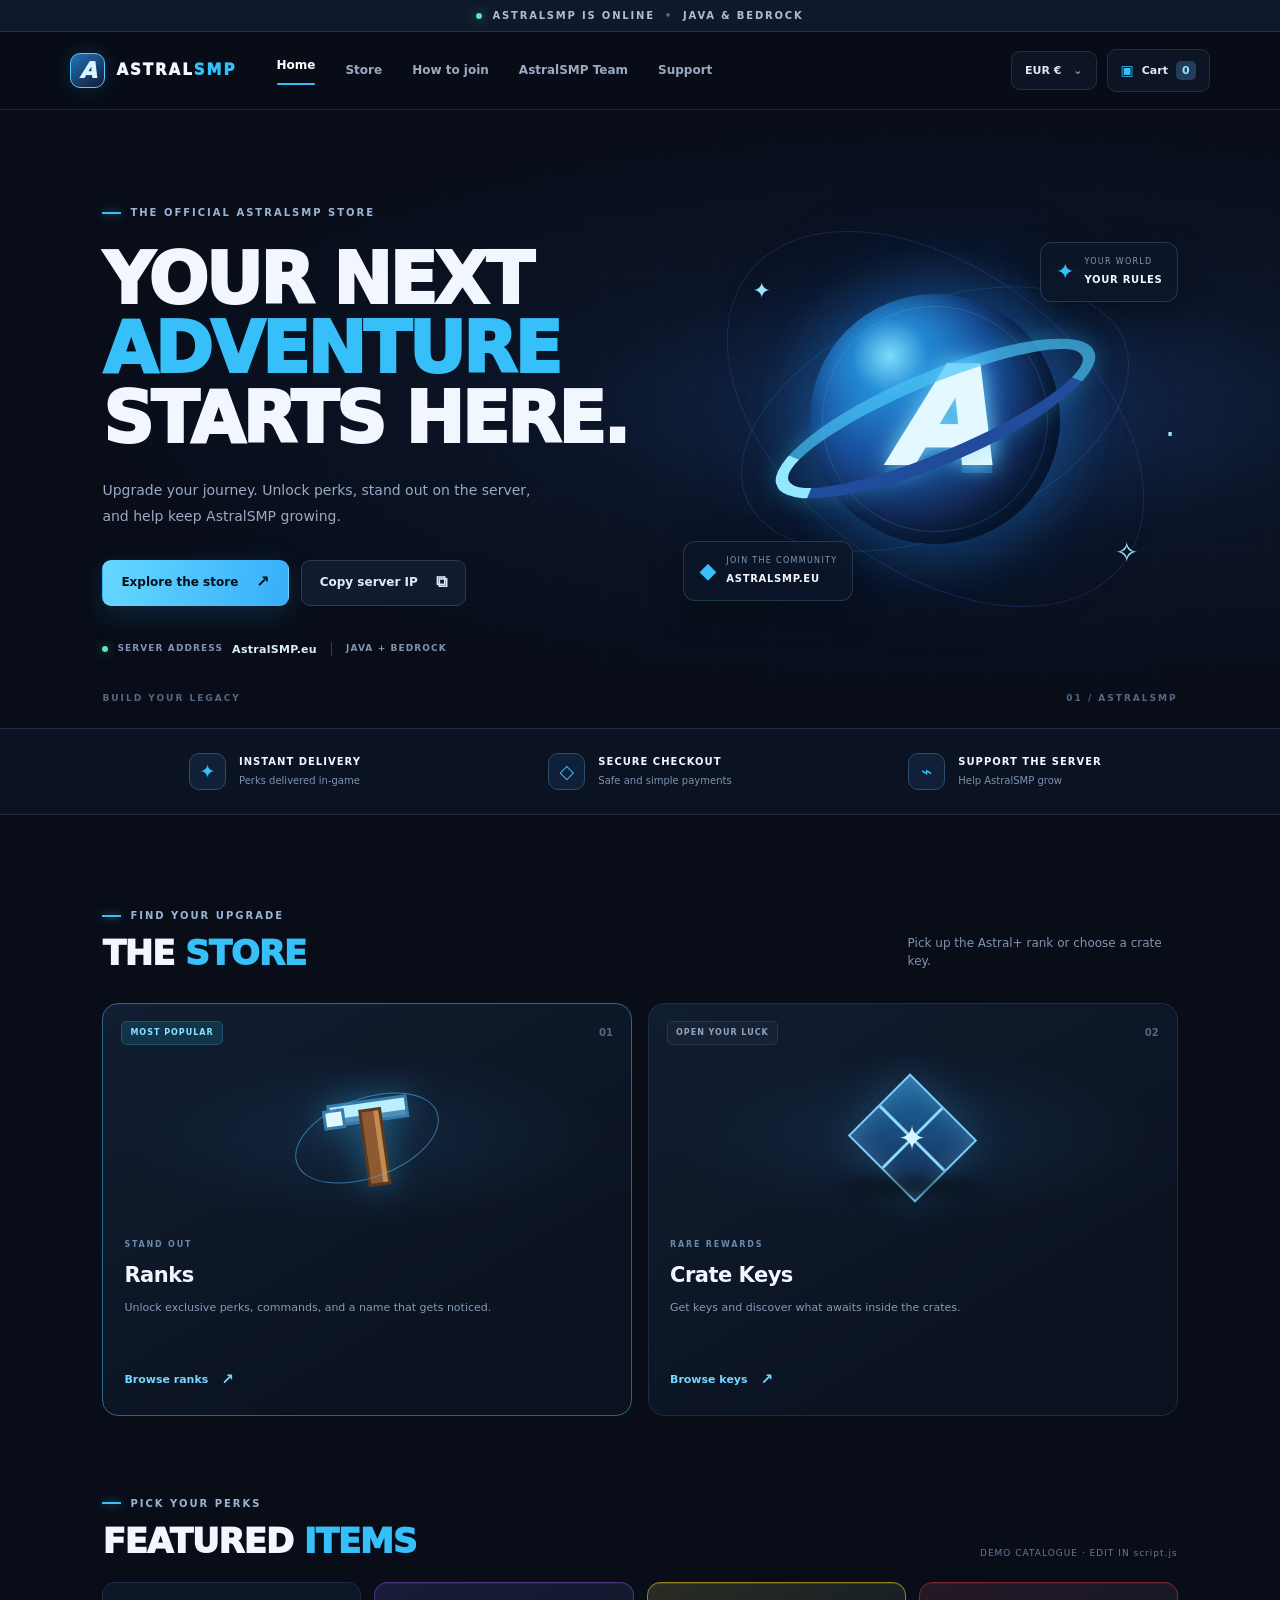
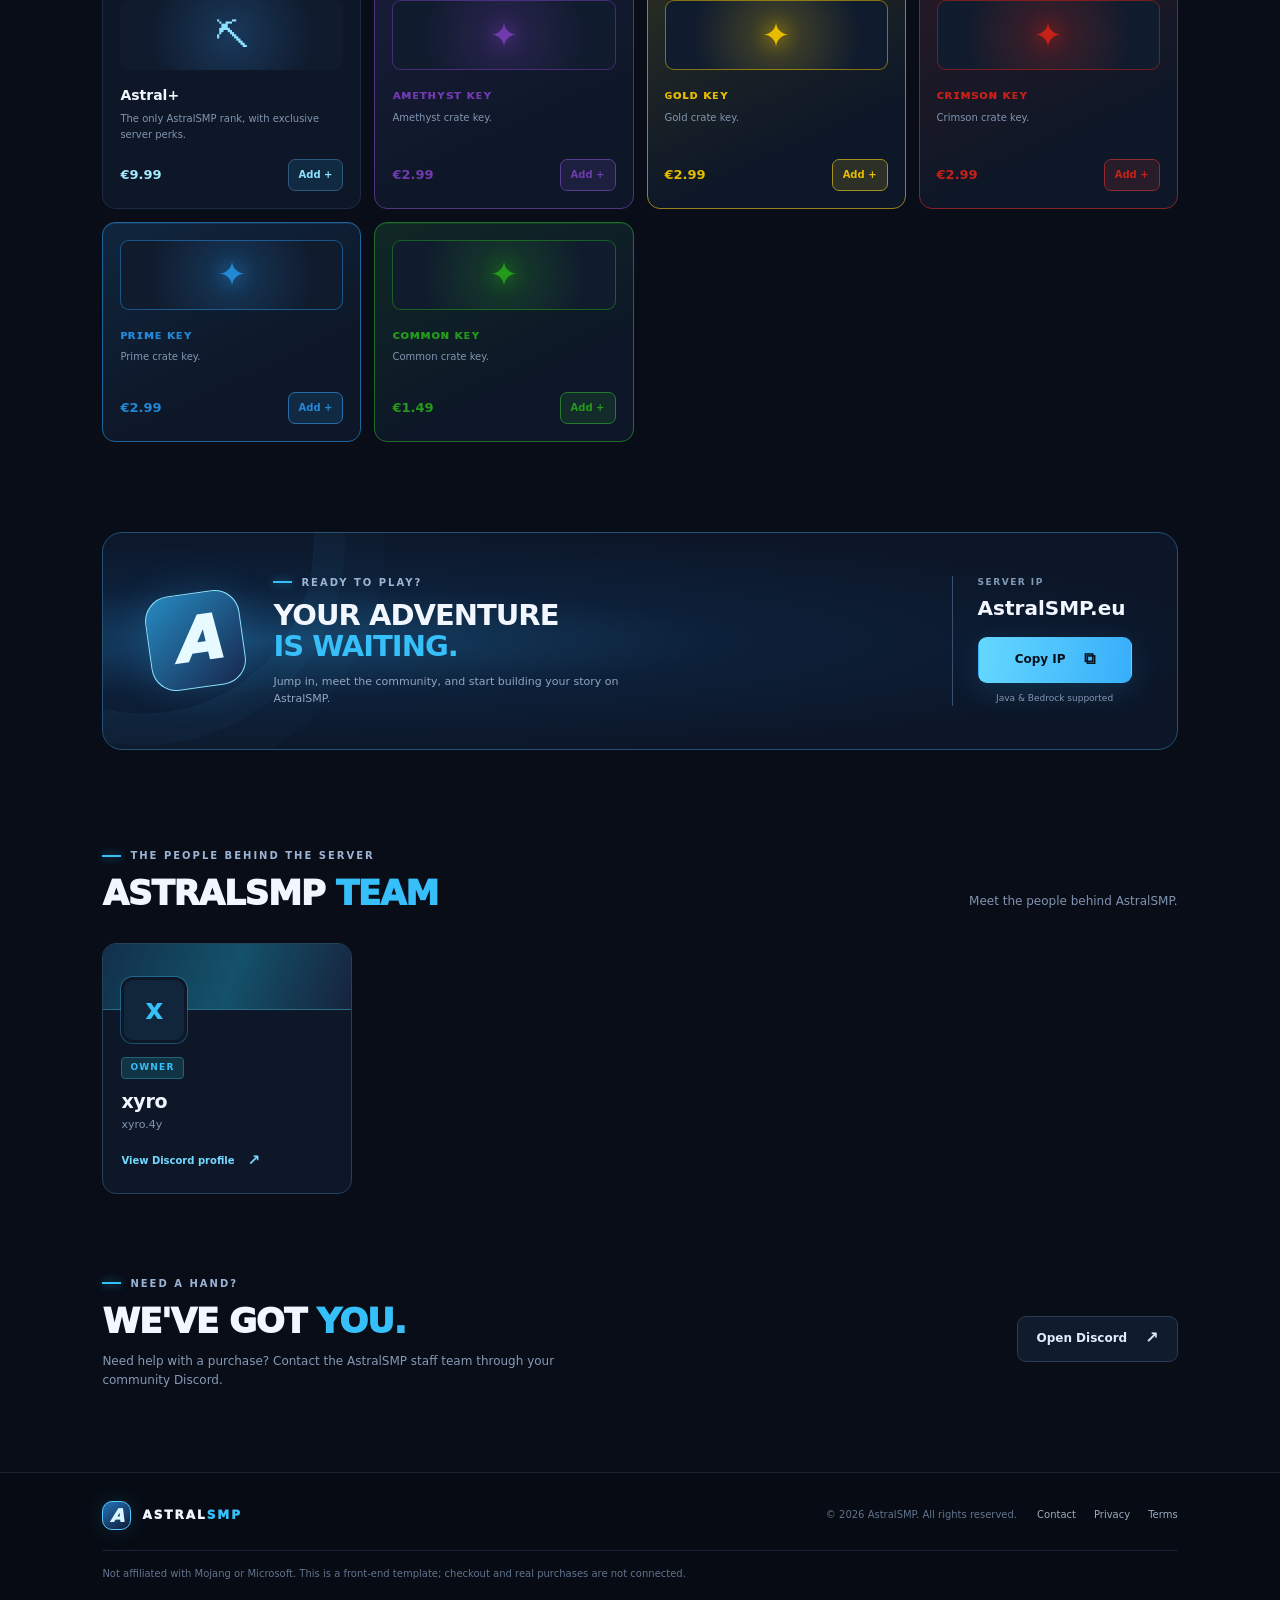
==== index.html @ 47e34f4f "Add files via upload" ====
<!doctype html>
<html lang="en">
<head>
  <meta charset="utf-8">
  <meta name="viewport" content="width=device-width, initial-scale=1">
  <meta name="theme-color" content="#080d18">
  <meta name="description" content="The official AstralSMP store. Support the server and explore ranks, keys, and upgrades.">
  <title>AstralSMP Store</title>
  <link rel="stylesheet" href="style.css">
</head>
<body>
  <div class="announcement"><span class="pulse"></span> ASTRALSMP IS ONLINE <span class="announcement-dot">•</span> JAVA & BEDROCK</div>
  <header class="site-header">
    <a class="brand" href="#home" aria-label="AstralSMP home">
      <span class="brand-mark">A</span>
      <span class="brand-name">ASTRAL<span>SMP</span></span>
    </a>
    <button class="menu-toggle" id="menuToggle" aria-label="Toggle navigation" aria-expanded="false">☰</button>
    <nav class="nav" id="nav">
      <a class="active" href="#home">Home</a>
      <a href="#store">Store</a>
      <a href="#join">How to join</a>
      <a href="#team">AstralSMP Team</a>
      <a href="#help">Support</a>
    </nav>
    <div class="header-actions">
      <button class="currency" id="currencyButton" type="button">EUR € <span>⌄</span></button>
      <button class="cart-button" id="cartButton" type="button"><span class="cart-icon">▣</span> Cart <b id="cartCount">0</b></button>
    </div>
  </header>

  <main>
    <section class="hero" id="home">
      <div class="hero-grid"></div>
      <div class="hero-content">
        <div class="eyebrow"><span></span> THE OFFICIAL ASTRALSMP STORE</div>
        <h1>YOUR NEXT<br><span>ADVENTURE</span><br>STARTS HERE.</h1>
        <p>Upgrade your journey. Unlock perks, stand out on the server, and help keep AstralSMP growing.</p>
        <div class="hero-actions">
          <a class="button button-primary" href="#store">Explore the store <span>↗</span></a>
          <button class="button button-ghost copy-ip" data-copy="AstralSMP.eu">Copy server IP <span>⧉</span></button>
        </div>
        <div class="server-status"><span class="status-dot"></span><span>SERVER ADDRESS</span><strong>AstralSMP.eu</strong><span class="status-divider"></span><span>JAVA + BEDROCK</span></div>
      </div>
      <div class="hero-art" aria-label="AstralSMP cosmic emblem">
        <div class="orbit orbit-one"></div><div class="orbit orbit-two"></div>
        <div class="planet"><div class="planet-glow"></div><div class="planet-ring"></div><div class="planet-letter">A</div></div>
        <div class="floating-chip chip-top"><span class="chip-star">✦</span><div><small>YOUR WORLD</small><b>YOUR RULES</b></div></div>
        <div class="floating-chip chip-bottom"><span class="chip-diamond">◆</span><div><small>JOIN THE COMMUNITY</small><b>ASTRALSMP.EU</b></div></div>
        <div class="spark spark-a">✦</div><div class="spark spark-b">✧</div><div class="spark spark-c">·</div>
      </div>
      <div class="hero-bottom-line"><span>BUILD YOUR LEGACY</span><span>01 / ASTRALSMP</span></div>
    </section>

    <section class="trust-strip">
      <div><span class="trust-icon">✦</span><p><b>INSTANT DELIVERY</b><small>Perks delivered in-game</small></p></div>
      <div><span class="trust-icon">◇</span><p><b>SECURE CHECKOUT</b><small>Safe and simple payments</small></p></div>
      <div><span class="trust-icon">⌁</span><p><b>SUPPORT THE SERVER</b><small>Help AstralSMP grow</small></p></div>
    </section>

    <section class="store-section section-wrap" id="store">
      <div class="section-heading">
        <div><div class="eyebrow"><span></span> FIND YOUR UPGRADE</div><h2>THE <span>STORE</span></h2></div>
        <p>Pick up the Astral+ rank or choose a crate key.</p>
      </div>
      <div class="category-grid">
        <article class="category-card featured">
          <div class="card-top"><span class="category-tag">MOST POPULAR</span><span class="card-number">01</span></div>
          <div class="item-art rank-art"><div class="rank-pickaxe" aria-label="Minecraft-style pickaxe"><span></span></div><div class="rank-orbit"></div></div>
          <div class="card-copy"><span class="card-kicker">STAND OUT</span><h3>Ranks</h3><p>Unlock exclusive perks, commands, and a name that gets noticed.</p><a href="#products" class="text-link" data-category="Ranks">Browse ranks <span>↗</span></a></div>
        </article>
        <article class="category-card">
          <div class="card-top"><span class="category-tag muted-tag">OPEN YOUR LUCK</span><span class="card-number">02</span></div>
          <div class="item-art crate-art"><div class="crate-box"><span>✦</span></div><div class="crate-shadow"></div></div>
          <div class="card-copy"><span class="card-kicker">RARE REWARDS</span><h3>Crate Keys</h3><p>Get keys and discover what awaits inside the crates.</p><a href="#products" class="text-link" data-category="Crate Keys">Browse keys <span>↗</span></a></div>
        </article>
      </div>
    </section>

    <section class="products-section section-wrap" id="products">
      <div class="section-heading compact-heading">
        <div><div class="eyebrow"><span></span> PICK YOUR PERKS</div><h2>FEATURED <span>ITEMS</span></h2></div>
        <span class="demo-note">DEMO CATALOGUE · EDIT IN script.js</span>
      </div>
      <div class="product-grid" id="productGrid"></div>
    </section>

    <section class="join-section section-wrap" id="join">
      <div class="join-panel">
        <div class="join-orb">A</div>
        <div class="join-copy"><div class="eyebrow"><span></span> READY TO PLAY?</div><h2>YOUR ADVENTURE<br><span>IS WAITING.</span></h2><p>Jump in, meet the community, and start building your story on AstralSMP.</p></div>
        <div class="join-action"><div class="ip-label">SERVER IP</div><div class="ip-value">AstralSMP.eu</div><button class="button button-primary copy-ip" data-copy="AstralSMP.eu">Copy IP <span>⧉</span></button><small>Java & Bedrock supported</small></div>
      </div>
    </section>


    <section class="team-section section-wrap" id="team">
      <div class="section-heading">
        <div><div class="eyebrow"><span></span> THE PEOPLE BEHIND THE SERVER</div><h2>ASTRALSMP <span>TEAM</span></h2></div>
        <p>Meet the people behind AstralSMP.</p>
      </div>
      <div class="team-grid">
        <article class="staff-card">
          <div class="staff-cover"></div>
          <div class="staff-avatar avatar-placeholder" aria-label="xyro Discord avatar placeholder">x</div>
          <div class="staff-info"><span class="staff-role">OWNER</span><h3>xyro</h3><p class="staff-handle">xyro.4y</p><a class="text-link" href="https://discord.com/users/1270662929926066298" target="_blank" rel="noopener">View Discord profile <span>↗</span></a></div>
        </article>
      </div>
    </section>

    <section class="help-section section-wrap" id="help">
      <div><div class="eyebrow"><span></span> NEED A HAND?</div><h2>WE'VE GOT <span>YOU.</span></h2><p>Need help with a purchase? Contact the AstralSMP staff team through your community Discord.</p></div>
      <a class="button button-ghost" href="https://discord.gg/TpqCJ45FR" target="_blank" rel="noopener">Open Discord <span>↗</span></a>
    </section>
  </main>

  <footer class="footer">
    <a class="brand footer-brand" href="#home"><span class="brand-mark">A</span><span class="brand-name">ASTRAL<span>SMP</span></span></a>
    <p>© <span id="year"></span> AstralSMP. All rights reserved.</p>
    <div class="footer-links"><a href="#help">Contact</a><a href="#help">Privacy</a><a href="#help">Terms</a></div>
    <p class="disclaimer">Not affiliated with Mojang or Microsoft. This is a front-end template; checkout and real purchases are not connected.</p>
  </footer>

  <div class="toast" id="toast" role="status" aria-live="polite"></div>
  <dialog class="cart-dialog" id="cartDialog">
    <div class="dialog-head"><div><span class="eyebrow">YOUR SELECTION</span><h3>Shopping cart</h3></div><button class="close-dialog" id="closeCart" aria-label="Close cart">×</button></div>
    <div id="cartItems" class="cart-items"><p class="empty-cart">Your cart is empty for now.</p></div>
    <div class="cart-total"><span>Estimated total</span><strong id="cartTotal">€0.00</strong></div>
    <p class="cart-warning">Demo cart only. Connect a store platform such as Tebex before accepting payments.</p>
    <button class="button button-primary checkout-button" id="checkoutButton">Continue <span>↗</span></button>
  </dialog>
  <script src="script.js"></script>
</body>
</html>
---- style.css ----
:root{--bg:#080d18;--panel:#0d1524;--panel2:#101c30;--line:rgba(151,184,230,.15);--text:#f2f7ff;--muted:#8d9db7;--cyan:#37bff9;--blue:#3478ff;--purple:#8a66ff;--radius:18px}*{box-sizing:border-box}html{scroll-behavior:smooth;scroll-padding-top:90px}body{margin:0;background:var(--bg);color:var(--text);font-family:Inter,ui-sans-serif,system-ui,-apple-system,BlinkMacSystemFont,"Segoe UI",sans-serif;line-height:1.55}a{color:inherit;text-decoration:none}button{font:inherit}.announcement{height:32px;display:flex;align-items:center;justify-content:center;gap:10px;background:#0e1a2b;color:#a9bed9;font-size:10px;letter-spacing:1.8px;font-weight:800;border-bottom:1px solid var(--line)}.pulse,.status-dot{display:inline-block;width:6px;height:6px;border-radius:50%;background:#5ee6b1;box-shadow:0 0 12px #5ee6b188}.announcement-dot{color:#536c8e}.site-header{height:78px;padding:0 max(5.5vw,24px);display:flex;align-items:center;gap:40px;border-bottom:1px solid var(--line);background:rgba(8,13,24,.94);position:sticky;top:0;z-index:20;backdrop-filter:blur(16px)}.brand{display:flex;align-items:center;gap:11px;flex-shrink:0}.brand-mark{width:35px;height:35px;display:grid;place-items:center;border:1px solid #54c8ff;border-radius:10px;color:#d9f5ff;font-weight:950;font-size:22px;font-style:italic;background:linear-gradient(145deg,#2474b7,#111a38);box-shadow:0 0 22px #37bff929}.brand-name{font-size:15px;font-weight:950;letter-spacing:2px}.brand-name span{color:var(--cyan)}.nav{display:flex;align-items:center;gap:30px;flex:1}.nav a{font-size:12px;color:#9baac1;font-weight:700;transition:.2s}.nav a:hover,.nav a.active{color:#fff}.nav a.active:after{content:"";display:block;height:2px;background:var(--cyan);margin-top:8px;border-radius:3px}.header-actions{display:flex;gap:10px;align-items:center}.currency,.cart-button{border:1px solid var(--line);border-radius:9px;padding:10px 13px;color:#dce7f7;background:#0d1524;font-size:11px;font-weight:750}.currency span{color:var(--muted);padding-left:8px}.cart-button{display:flex;gap:8px;align-items:center}.cart-button b{background:#213d5c;color:#9be4ff;border-radius:5px;padding:1px 6px}.cart-icon{font-size:14px;color:var(--cyan)}.menu-toggle{display:none;background:none;border:0;color:white;font-size:24px}.hero{min-height:610px;position:relative;overflow:hidden;padding:95px max(8vw,28px) 70px;display:flex;align-items:center;background:radial-gradient(ellipse at 75% 48%,#142c53 0%,#0b1427 30%,#080d18 66%)}.hero-grid{position:absolute;inset:0;opacity:.15;background-image:linear-gradient(rgba(100,161,235,.16) 1px,transparent 1px),linear-gradient(90deg,rgba(100,161,235,.16) 1px,transparent 1px);background-size:55px 55px;mask-image:linear-gradient(90deg,transparent,#000 55%,#000)}.hero-content{position:relative;z-index:2;max-width:570px}.eyebrow{display:flex;align-items:center;gap:9px;color:#9cb4d4;font-size:10px;letter-spacing:2px;font-weight:850}.eyebrow>span{width:19px;height:2px;background:var(--cyan);box-shadow:0 0 10px #37bff9aa}.hero h1{font-size:clamp(43px,5.5vw,73px);line-height:.99;letter-spacing:-2.8px;margin:25px 0 22px;font-weight:950}.hero h1 span,.section-heading h2 span,.join-copy h2 span,.help-section h2 span{color:var(--cyan)}.hero-content>p{max-width:445px;color:#9aabc5;font-size:14px;line-height:1.9;margin:0}.hero-actions{display:flex;gap:12px;margin-top:30px;flex-wrap:wrap}.button{min-height:46px;padding:0 18px;border-radius:9px;display:inline-flex;align-items:center;justify-content:center;gap:18px;font-size:12px;font-weight:850;cursor:pointer;transition:transform .2s,filter .2s;border:1px solid transparent}.button:hover{transform:translateY(-2px);filter:brightness(1.12)}.button span{font-size:16px}.button-primary{color:#06101d;background:linear-gradient(100deg,#65d8ff,#37aefa);box-shadow:0 8px 30px #2daef52b}.button-ghost{background:#101b2d;border-color:#293b56;color:#e1ecfb}.server-status{display:flex;align-items:center;gap:9px;margin-top:35px;color:#7f94b2;font-size:9px;letter-spacing:1.1px;font-weight:800}.server-status strong{font-size:11px;color:#d9efff;letter-spacing:.3px}.status-divider{height:14px;width:1px;background:#2b3d57;margin:0 5px}.hero-art{position:absolute;right:7%;top:50%;transform:translateY(-50%);width:min(43vw,510px);height:450px;display:grid;place-items:center}.orbit{position:absolute;border:1px solid #3c83cb38;border-radius:50%;transform:rotate(-23deg)}.orbit-one{width:410px;height:230px}.orbit-two{width:475px;height:300px;transform:rotate(38deg);border-color:#6e70ff2e}.planet{width:250px;height:250px;position:relative;border-radius:50%;display:grid;place-items:center;background:radial-gradient(circle at 32% 25%,#8be8ff 0%,#2689d2 15%,#1b4e9c 38%,#17224e 67%,#080d1d 82%);box-shadow:inset -20px -15px 45px #030716,0 0 55px #277ce34b,0 0 130px #1e6dd62b;overflow:visible}.planet:before{content:"";position:absolute;inset:12px;border-radius:50%;border:1px solid #a3e7ff25}.planet-glow{position:absolute;width:310px;height:310px;border-radius:50%;background:#178de51c;filter:blur(20px)}.planet-ring{position:absolute;width:345px;height:93px;border:13px solid #4ac6f6b0;border-left-color:#92e8ff;border-bottom-color:#214c9b;border-radius:50%;transform:rotate(-23deg);box-shadow:0 0 24px #37bff94b;z-index:2}.planet-letter{z-index:1;font-size:132px;font-weight:950;font-style:italic;letter-spacing:-12px;color:#e3f8ff;text-shadow:0 0 22px #71d8ff,0 8px 0 #1e5c9e;transform:translateX(-5px)}.floating-chip{position:absolute;z-index:4;display:flex;align-items:center;gap:10px;padding:12px 15px;border:1px solid #4a709a60;border-radius:12px;background:#0c1729d9;box-shadow:0 12px 35px #0005;backdrop-filter:blur(10px)}.floating-chip small,.floating-chip b{display:block}.floating-chip small{font-size:8px;letter-spacing:1.3px;color:#7f99bc}.floating-chip b{font-size:10px;letter-spacing:.7px;margin-top:3px}.chip-top{top:48px;right:12px}.chip-bottom{bottom:43px;left:3px}.chip-star,.chip-diamond{color:var(--cyan);font-size:22px}.spark{position:absolute;color:#9be6ff}.spark-a{top:80px;left:72px;font-size:22px}.spark-b{bottom:70px;right:52px;font-size:28px}.spark-c{top:48%;right:3%;font-size:32px}.hero-bottom-line{position:absolute;bottom:22px;left:8vw;right:8vw;display:flex;justify-content:space-between;color:#526984;font-size:9px;font-weight:800;letter-spacing:2px}.trust-strip{display:grid;grid-template-columns:repeat(3,1fr);padding:24px max(8vw,28px);background:#0b1322;border-top:1px solid var(--line);border-bottom:1px solid var(--line);gap:20px}.trust-strip>div{display:flex;align-items:center;justify-content:center;gap:13px}.trust-icon{width:37px;height:37px;border:1px solid #2d4c6e;border-radius:10px;display:grid;place-items:center;color:var(--cyan);font-size:19px;background:#102039}.trust-strip p{margin:0}.trust-strip b,.trust-strip small{display:block}.trust-strip b{font-size:10px;letter-spacing:1px}.trust-strip small{font-size:10px;color:#7e91ad;margin-top:3px}.section-wrap{padding-left:max(8vw,28px);padding-right:max(8vw,28px)}.store-section{padding-top:93px;padding-bottom:65px}.section-heading{display:flex;justify-content:space-between;align-items:end;gap:25px;margin-bottom:30px}.section-heading h2,.help-section h2{font-size:34px;line-height:1.1;letter-spacing:-1px;margin:12px 0 0;font-weight:950}.section-heading>p{max-width:270px;margin:0 0 2px;color:#8194b0;font-size:12px}.category-grid{display:grid;grid-template-columns:repeat(3,1fr);gap:16px}.category-card{min-width:0;background:linear-gradient(150deg,#111d30,#0b1321 72%);border:1px solid #1c2c43;border-radius:16px;overflow:hidden;transition:transform .25s,border-color .25s}.category-card:hover{transform:translateY(-4px);border-color:#3978a7}.category-card.featured{border-color:#2a6590;box-shadow:inset 0 1px #63cfff0c}.card-top{display:flex;justify-content:space-between;align-items:center;padding:17px 18px 0}.category-tag{color:#8ce3ff;background:#12344a;border:1px solid #21516c;padding:5px 8px;border-radius:5px;font-size:8px;font-weight:900;letter-spacing:1px}.muted-tag{color:#91a4bf;background:#172235;border-color:#29364a}.card-number{font-size:10px;color:#526883;font-weight:800}.item-art{height:185px;display:grid;place-items:center;position:relative;overflow:hidden;background:radial-gradient(ellipse at center,#17395a70,transparent 65%)}.rank-crown{font-size:82px;color:#9deaff;text-shadow:0 0 30px #43c7ff9c;z-index:2;transform:translateY(-4px)}.rank-orbit{position:absolute;width:150px;height:80px;border:1px solid #50bdfb8a;border-radius:50%;transform:rotate(-20deg)}.crate-box{width:95px;height:88px;border:2px solid #7ccfff;background:linear-gradient(135deg,#1f6aa3,#14294e);transform:rotate(45deg);display:grid;place-items:center;box-shadow:0 0 45px #42b8ff3c,inset 0 0 22px #9beaff38}.crate-box:before,.crate-box:after{content:"";position:absolute;background:#8cdbff}.crate-box:before{width:100%;height:3px}.crate-box:after{height:100%;width:3px}.crate-box span{transform:rotate(-45deg);font-size:34px;color:#d7f6ff;z-index:1}.crate-shadow{position:absolute;width:135px;height:18px;border-radius:50%;background:#0008;filter:blur(8px);bottom:35px}.crystal-art{display:flex;gap:8px;align-items:center;justify-content:center}.crystal{width:40px;height:85px;clip-path:polygon(50% 0,100% 28%,80% 100%,20% 100%,0 28%);background:linear-gradient(90deg,#3179d0,#a0e9ff 48%,#2867bd);filter:drop-shadow(0 0 15px #3ca9ff);transform:rotate(7deg)}.crystal-two{height:110px;width:51px;background:linear-gradient(90deg,#7354e6,#d2c5ff 45%,#4b43c2);transform:rotate(-5deg)}.crystal-three{transform:rotate(15deg);height:65px}.card-copy{padding:0 21px 23px}.card-kicker{color:#6c88a9;font-size:8px;letter-spacing:1.8px;font-weight:900}.card-copy h3{font-size:21px;margin:4px 0 7px;letter-spacing:-.5px}.card-copy p{font-size:11px;color:#8799b4;min-height:52px;margin:0 0 16px;line-height:1.8}.text-link{display:inline-flex;gap:13px;align-items:center;color:#75d8ff;font-size:11px;font-weight:850}.text-link span{font-size:15px}.products-section{padding-top:15px;padding-bottom:90px}.compact-heading{margin-bottom:22px}.demo-note{font-size:9px;letter-spacing:1px;color:#627b9a}.product-grid{display:grid;grid-template-columns:repeat(4,1fr);gap:13px}.product-card{background:#0d1727;border:1px solid #1d2c42;border-radius:13px;padding:17px;display:flex;flex-direction:column;min-height:220px}.product-icon{height:70px;display:grid;place-items:center;border-radius:9px;background:radial-gradient(circle,#19385b,#101b2d 70%);color:#8de2ff;font-size:34px;margin-bottom:15px}.product-card h3{font-size:14px;margin:0 0 4px}.product-card p{font-size:10px;color:#8295b0;margin:0 0 17px;flex:1}.product-bottom{display:flex;align-items:center;justify-content:space-between;gap:8px}.product-price{font-size:13px;font-weight:900;color:#a4eaff}.add-button{border:1px solid #2c587b;background:#102b41;color:#8ee1ff;border-radius:7px;padding:7px 10px;font-size:10px;font-weight:850;cursor:pointer}.add-button:hover{background:#174363}.join-section{padding-bottom:90px}.join-panel{position:relative;overflow:hidden;display:flex;align-items:center;justify-content:space-between;gap:30px;padding:42px 45px;border:1px solid #245174;border-radius:20px;background:radial-gradient(ellipse at 15% 50%,#16436a 0%,#0d2039 35%,#0c1628 75%)}.join-panel:after{content:"";position:absolute;width:340px;height:340px;border:1px solid #4abcfb17;border-radius:50%;left:-130px;top:-160px;box-shadow:0 0 0 30px #4abcfb08,0 0 0 70px #4abcfb05}.join-orb{width:95px;height:95px;flex-shrink:0;display:grid;place-items:center;border:1px solid #8ae3ff;border-radius:25px;transform:rotate(-8deg);background:linear-gradient(140deg,#268ac1,#17274d);font-size:60px;font-weight:950;font-style:italic;color:#e6faff;box-shadow:0 0 40px #30a7f533}.join-copy{flex:1;position:relative;z-index:1}.join-copy h2{font-size:29px;line-height:1.08;letter-spacing:-1px;margin:10px 0}.join-copy p{font-size:11px;color:#91a5c0;max-width:400px;margin:0}.join-action{position:relative;z-index:1;min-width:180px;padding-left:25px;border-left:1px solid #38506d}.ip-label{font-size:9px;color:#819ab8;letter-spacing:1.5px;font-weight:850}.ip-value{font-size:20px;font-weight:900;margin:3px 0 13px}.join-action .button{width:100%}.join-action small{display:block;text-align:center;font-size:9px;color:#8398b4;margin-top:9px}.help-section{padding-top:0;padding-bottom:70px;display:flex;justify-content:space-between;align-items:center;gap:30px}.help-section p{color:#879ab5;font-size:12px;max-width:460px}.help-section .button{flex-shrink:0}.footer{border-top:1px solid var(--line);padding:28px max(8vw,28px) 22px;display:grid;grid-template-columns:1fr auto auto;align-items:center;gap:20px;background:#070b13}.footer-brand .brand-mark{width:29px;height:29px;font-size:18px}.footer-brand .brand-name{font-size:12px}.footer>p{margin:0;color:#62748e;font-size:10px}.footer-links{display:flex;gap:18px;color:#9babc0;font-size:10px}.footer .disclaimer{grid-column:1/-1;border-top:1px solid #172236;padding-top:15px}.toast{position:fixed;bottom:25px;left:50%;transform:translate(-50%,20px);padding:11px 16px;background:#e1f8ff;color:#07111d;border-radius:9px;font-size:12px;font-weight:850;box-shadow:0 10px 40px #0008;opacity:0;pointer-events:none;transition:.25s;z-index:60}.toast.show{opacity:1;transform:translate(-50%,0)}.cart-dialog{width:min(440px,calc(100% - 28px));border:1px solid #29425e;border-radius:17px;background:#0c1524;color:var(--text);padding:23px;box-shadow:0 25px 100px #000b}.cart-dialog::backdrop{background:#02050bd9;backdrop-filter:blur(5px)}.dialog-head{display:flex;justify-content:space-between;align-items:center}.dialog-head h3{margin:5px 0 0;font-size:22px}.close-dialog{border:0;background:#18253a;color:#dcecff;border-radius:8px;width:34px;height:34px;font-size:23px;cursor:pointer}.cart-items{margin:20px 0;max-height:270px;overflow:auto}.empty-cart{color:#7f94b1;font-size:12px;text-align:center;padding:25px 0}.cart-line{display:flex;align-items:center;justify-content:space-between;gap:10px;padding:12px 0;border-bottom:1px solid #1b2a40}.cart-line strong{font-size:12px}.cart-line small{display:block;color:#8297b5;font-size:10px}.remove-item{border:0;background:none;color:#ff9d9d;font-size:11px;cursor:pointer}.cart-total{display:flex;justify-content:space-between;padding:14px 0;border-top:1px solid #273950;font-size:12px}.cart-total strong{font-size:16px;color:#a3eaff}.cart-warning{color:#8194b0;font-size:10px;line-height:1.7}.checkout-button{width:100%;margin-top:8px}
@media(max-width:1000px){.site-header{gap:22px}.nav{gap:18px}.hero-art{right:2%;opacity:.8}.hero-content{max-width:500px}.hero h1{font-size:58px}.product-grid{grid-template-columns:repeat(2,1fr)}.join-panel{padding:32px}.join-orb{width:75px;height:75px;font-size:46px}.join-copy h2{font-size:25px}}@media(max-width:760px){.site-header{height:67px;padding:0 20px;gap:12px}.menu-toggle{display:block;margin-left:auto;order:2}.header-actions{order:3}.currency{display:none}.nav{display:none;position:absolute;left:0;right:0;top:66px;padding:18px 22px 22px;background:#0a1220;border-bottom:1px solid var(--line);flex-direction:column;align-items:stretch;gap:5px}.nav.open{display:flex}.nav a{padding:10px}.nav a.active:after{display:none}.hero{min-height:680px;padding:70px 25px 85px;align-items:flex-start}.hero-content{max-width:100%}.hero h1{font-size:clamp(43px,12vw,62px)}.hero-content>p{max-width:400px}.hero-art{width:330px;height:290px;top:auto;bottom:15px;right:0;transform:none;opacity:.38}.planet{width:150px;height:150px}.planet-letter{font-size:85px}.planet-ring{width:220px;height:58px;border-width:8px}.orbit-one{width:270px;height:150px}.orbit-two{width:300px;height:180px}.floating-chip{display:none}.hero-bottom-line{left:25px;right:25px}.trust-strip{grid-template-columns:1fr;padding:20px 25px;gap:15px}.trust-strip>div{justify-content:flex-start}.section-wrap{padding-left:22px;padding-right:22px}.store-section{padding-top:65px}.section-heading{align-items:flex-start;flex-direction:column;gap:12px}.section-heading h2,.help-section h2{font-size:30px}.category-grid{grid-template-columns:1fr}.item-art{height:155px}.card-copy p{min-height:0}.products-section{padding-bottom:65px}.product-grid{grid-template-columns:repeat(2,minmax(0,1fr));gap:10px}.product-card{padding:12px;min-height:215px}.product-icon{height:60px}.demo-note{font-size:8px}.join-section{padding-bottom:65px}.join-panel{flex-direction:column;align-items:flex-start;padding:28px 23px;gap:20px}.join-orb{display:none}.join-action{border-left:0;border-top:1px solid #38506d;padding:18px 0 0;width:100%}.join-action .button{max-width:240px}.help-section{align-items:flex-start;flex-direction:column;padding-bottom:50px}.footer{grid-template-columns:1fr auto;gap:16px;padding:25px 22px}.footer>p:first-of-type{grid-column:1/-1;grid-row:2}.footer-links{grid-column:2;grid-row:1}.footer .disclaimer{grid-column:1/-1}}@media(max-width:390px){.brand-name{font-size:12px;letter-spacing:1.5px}.brand-mark{width:31px;height:31px}.header-actions .cart-button{padding:9px}.hero h1{letter-spacing:-2px}.hero-actions{gap:8px}.button{padding:0 12px;gap:10px}.product-grid{grid-template-columns:1fr}.product-card{min-height:195px}.product-icon{height:50px}}

/* Store-specific product and team refinements */
.category-grid{grid-template-columns:repeat(2,minmax(0,1fr))}
.rank-crown{display:none}
.rank-pickaxe{position:relative;width:96px;height:96px;filter:drop-shadow(0 0 16px #37bff966);transform:rotate(-8deg)}
.rank-pickaxe:before{content:"";position:absolute;left:12px;top:10px;width:75px;height:17px;background:#b9efff;border:3px solid #367ba9;box-shadow:inset 0 -5px #4e8fb8}
.rank-pickaxe:after{content:"";position:absolute;left:43px;top:19px;width:17px;height:72px;background:#8d5a32;border:3px solid #59391f;box-shadow:inset -5px 0 #c58a4d}
.rank-pickaxe span{position:absolute;left:7px;top:15px;width:22px;height:20px;background:#e0f9ff;border:3px solid #367ba9;z-index:1}
.key-card{border-color:color-mix(in srgb,var(--item-color) 60%,#1d2c42);background:linear-gradient(155deg,color-mix(in srgb,var(--item-color) 13%,#0d1727),#0d1727 68%);box-shadow:inset 0 1px color-mix(in srgb,var(--item-color) 20%,transparent)}
.key-card .product-icon{color:var(--item-color);background:radial-gradient(circle,color-mix(in srgb,var(--item-color) 27%,#101b2d),#101b2d 72%);border:1px solid color-mix(in srgb,var(--item-color) 55%,transparent);text-shadow:0 0 20px var(--item-color)}
.key-card h3{color:var(--item-color);font-size:13px;letter-spacing:.2px}
.key-card .product-price{color:var(--item-color)}
.key-card .add-button{color:var(--item-color);border-color:color-mix(in srgb,var(--item-color) 65%,#293b56);background:color-mix(in srgb,var(--item-color) 13%,#101b2d)}
.team-section{padding-top:8px;padding-bottom:82px}
.team-grid{display:grid;grid-template-columns:repeat(3,minmax(0,250px));gap:15px}
.staff-card{overflow:hidden;border:1px solid #24425b;border-radius:14px;background:#0d1727;padding:0 18px 20px;max-width:270px}
.staff-cover{height:66px;margin:0 -18px;background:linear-gradient(110deg,#12304a,#14516a 52%,#17233d);border-bottom:1px solid #2b6a83}
.staff-avatar{width:66px;height:66px;margin-top:-33px;position:relative;display:grid;place-items:center;border:3px solid #0d1727;border-radius:12px;background:#11263a;color:#37bff9;font-size:28px;font-weight:900;text-transform:lowercase;box-shadow:0 0 0 1px #37bff955}
.staff-info{padding-top:10px}.staff-role{display:inline-block;padding:3px 8px;border-radius:4px;background:#103444;border:1px solid #24627a;color:#37bff9;font-size:9px;font-weight:900;letter-spacing:1.2px}
.staff-info h3{margin:8px 0 0;font-size:19px;letter-spacing:-.3px}.staff-handle{margin:0 0 14px;color:#7f94b1;font-size:11px}.staff-info .text-link{font-size:10px}
@media(max-width:760px){.category-grid{grid-template-columns:1fr}.team-grid{grid-template-columns:1fr}.staff-card{width:100%;max-width:340px}}
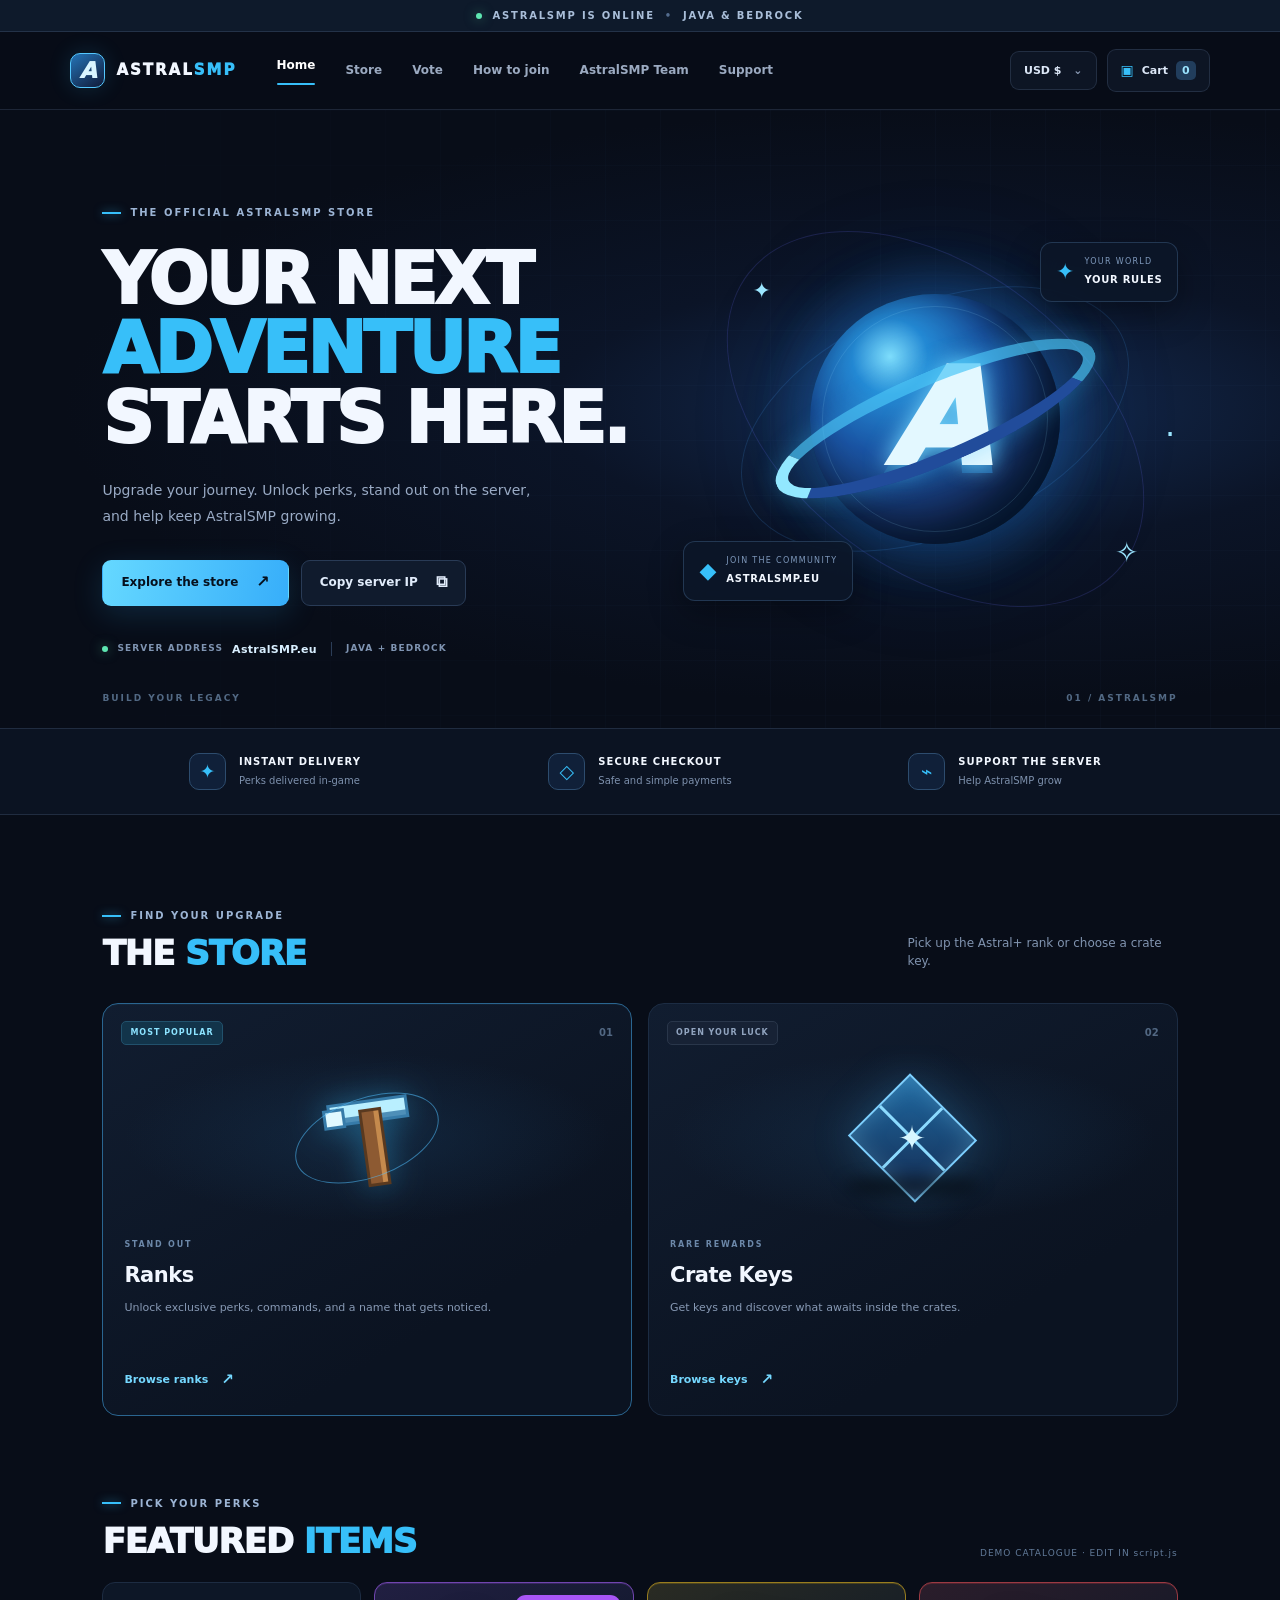
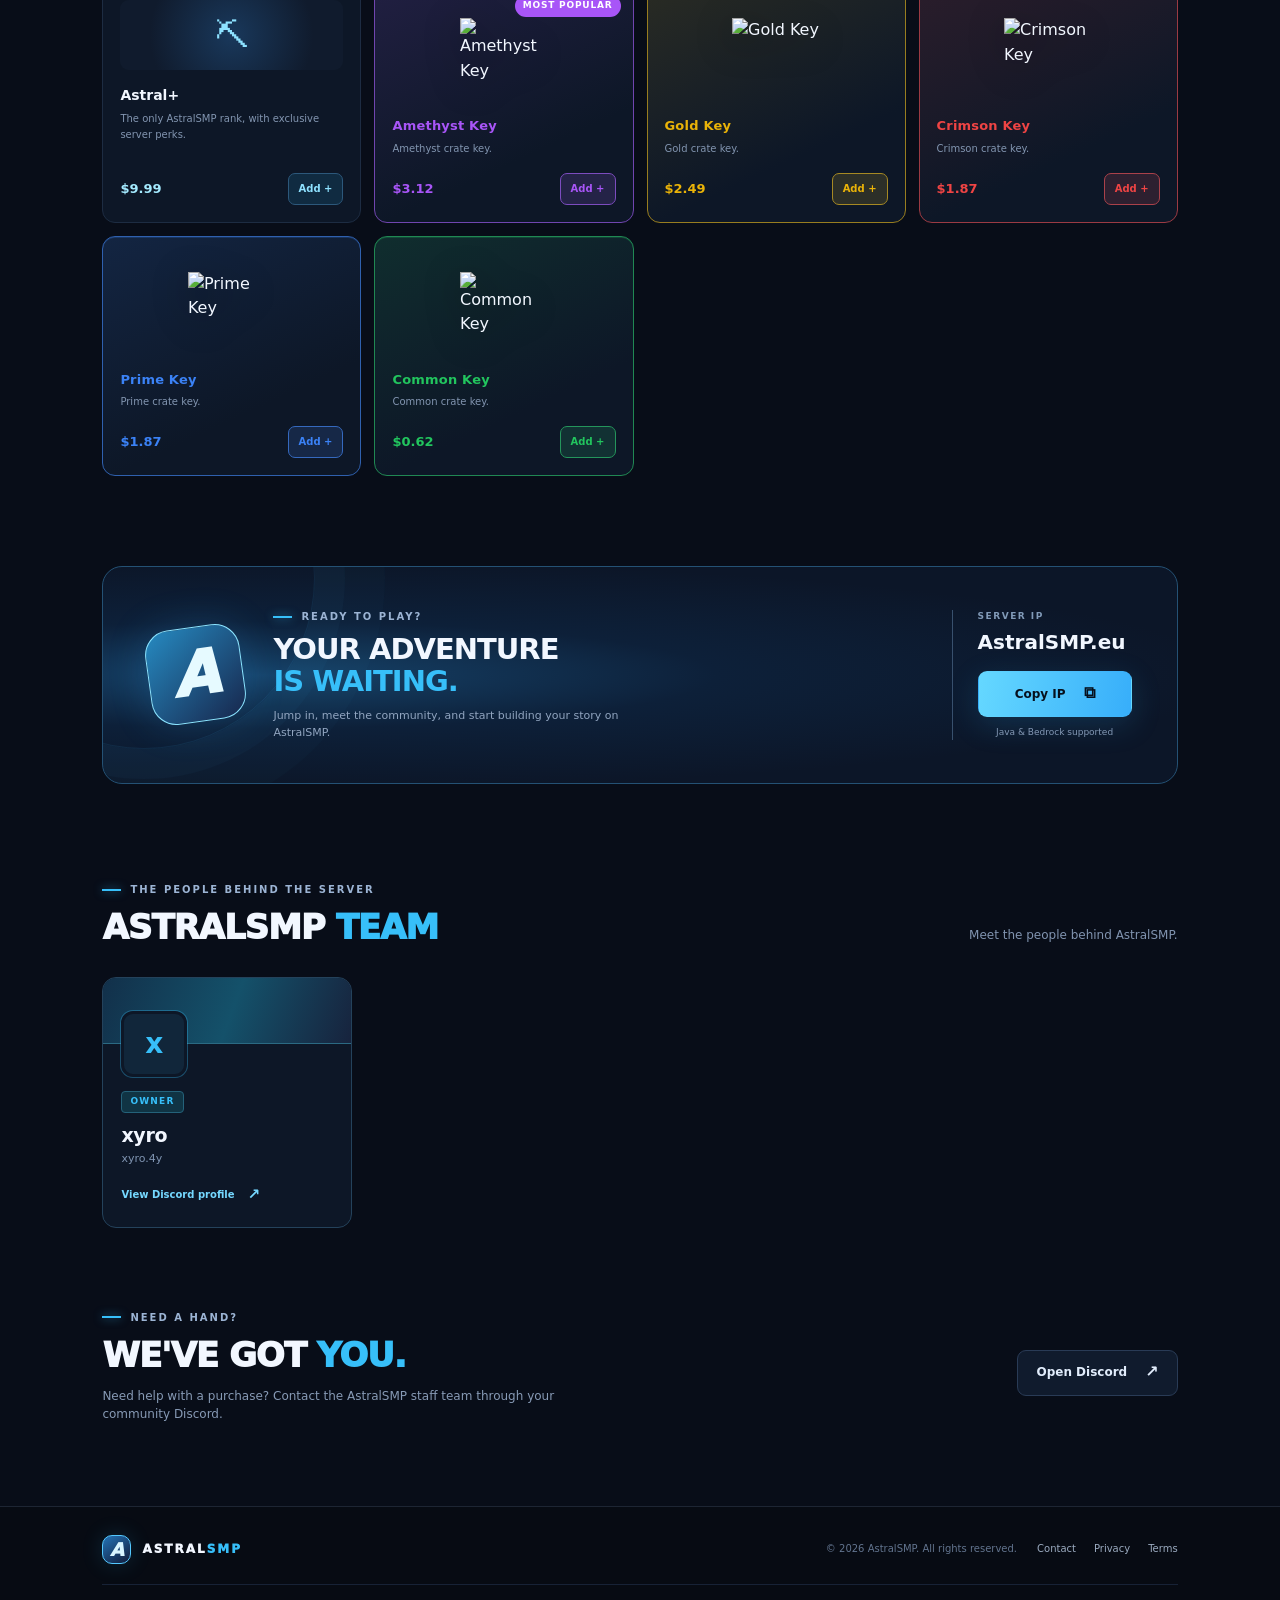
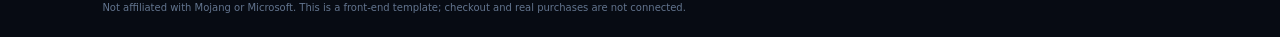
==== commit 37e2618c: "Add files via upload" ====
--- a/index.html
+++ b/index.html
@@ -11,7 +11,7 @@
 <body>
   <div class="announcement"><span class="pulse"></span> ASTRALSMP IS ONLINE <span class="announcement-dot">•</span> JAVA & BEDROCK</div>
   <header class="site-header">
-    <a class="brand" href="#home" aria-label="AstralSMP home">
+    <a class="brand" href="index.html#home" aria-label="AstralSMP home">
       <span class="brand-mark">A</span>
       <span class="brand-name">ASTRAL<span>SMP</span></span>
     </a>
@@ -19,12 +19,13 @@
     <nav class="nav" id="nav">
       <a class="active" href="#home">Home</a>
       <a href="#store">Store</a>
+      <a href="vote.html">Vote</a>
       <a href="#join">How to join</a>
       <a href="#team">AstralSMP Team</a>
       <a href="#help">Support</a>
     </nav>
     <div class="header-actions">
-      <button class="currency" id="currencyButton" type="button">EUR € <span>⌄</span></button>
+      <button class="currency" id="currencyButton" type="button">USD $ <span>⌄</span></button>
       <button class="cart-button" id="cartButton" type="button"><span class="cart-icon">▣</span> Cart <b id="cartCount">0</b></button>
     </div>
   </header>
@@ -125,7 +126,7 @@
   <dialog class="cart-dialog" id="cartDialog">
     <div class="dialog-head"><div><span class="eyebrow">YOUR SELECTION</span><h3>Shopping cart</h3></div><button class="close-dialog" id="closeCart" aria-label="Close cart">×</button></div>
     <div id="cartItems" class="cart-items"><p class="empty-cart">Your cart is empty for now.</p></div>
-    <div class="cart-total"><span>Estimated total</span><strong id="cartTotal">€0.00</strong></div>
+    <div class="cart-total"><span>Estimated total</span><strong id="cartTotal">$0.00</strong></div>
     <p class="cart-warning">Demo cart only. Connect a store platform such as Tebex before accepting payments.</p>
     <button class="button button-primary checkout-button" id="checkoutButton">Continue <span>↗</span></button>
   </dialog>
--- a/style.css
+++ b/style.css
@@ -21,3 +21,59 @@
 .staff-info{padding-top:10px}.staff-role{display:inline-block;padding:3px 8px;border-radius:4px;background:#103444;border:1px solid #24627a;color:#37bff9;font-size:9px;font-weight:900;letter-spacing:1.2px}
 .staff-info h3{margin:8px 0 0;font-size:19px;letter-spacing:-.3px}.staff-handle{margin:0 0 14px;color:#7f94b1;font-size:11px}.staff-info .text-link{font-size:10px}
 @media(max-width:760px){.category-grid{grid-template-columns:1fr}.team-grid{grid-template-columns:1fr}.staff-card{width:100%;max-width:340px}}
+
+/* ===== Key product images ===== */
+.product-key-img{width:88px;height:88px;object-fit:contain;margin:6px auto 10px;display:block;filter:drop-shadow(0 8px 18px rgba(0,0,0,.45))}
+.product-card{position:relative}
+.popular-badge{position:absolute;top:12px;right:12px;background:#a855f7;color:#fff;font-size:9px;font-weight:900;letter-spacing:.8px;padding:4px 8px;border-radius:999px;z-index:2}
+.key-card .product-key-img{margin-top:18px}
+
+/* ===== Vote page ===== */
+.vote-page{padding-bottom:60px}
+.vote-hero{text-align:center;padding-top:60px;padding-bottom:20px}
+.vote-hero h1{font-size:clamp(2.2rem,5vw,3.4rem);margin:0 0 12px;letter-spacing:-1px}
+.vote-hero h1 span{color:var(--cyan)}
+.vote-sub{color:var(--muted);margin:0 0 36px;font-size:15px}
+.vote-rewards{display:flex;flex-wrap:wrap;justify-content:center;gap:16px;margin-bottom:28px}
+.reward-card{border-radius:18px;padding:22px 28px;min-width:220px;text-align:left;border:1px solid var(--line)}
+.reward-shards{background:linear-gradient(135deg,#3b1d6b,#1a1030);border-color:#7c3aed55}
+.reward-rank{background:linear-gradient(135deg,#0e3a5c,#0a1a2e);border-color:#37bff955}
+.reward-amount{font-size:2rem;font-weight:900;color:#c084fc}
+.reward-rank-title{font-size:1.6rem;font-weight:900;color:#67e8f9}
+.reward-label{font-size:11px;font-weight:800;letter-spacing:1.4px;color:#c4b5fd;margin:4px 0 8px}
+.reward-rank .reward-label{color:#7dd3fc}
+.reward-card p{margin:0;font-size:13px;color:var(--muted)}
+.vote-progress-card{max-width:560px;margin:0 auto;background:var(--panel);border:1px solid var(--line);border-radius:16px;padding:20px 22px}
+.progress-top{display:flex;justify-content:space-between;align-items:center;font-size:11px;font-weight:800;letter-spacing:1px;color:var(--muted);margin-bottom:14px}
+.votes-count{color:var(--cyan)}
+.progress-steps{display:flex;gap:8px;justify-content:center;flex-wrap:wrap;margin-bottom:18px}
+.progress-steps span{width:34px;height:34px;display:grid;place-items:center;border-radius:10px;background:#121c2e;border:1px solid #24324a;color:#6b7c96;font-size:12px;font-weight:800}
+.progress-steps span.done{background:#0e3a5c;border-color:#37bff9;color:#67e8f9;box-shadow:0 0 12px #37bff944}
+.username-row input{width:100%;padding:14px 16px;border-radius:12px;border:1px solid #2a3b55;background:#0a1220;color:#fff;font-size:15px;outline:none}
+.username-row input:focus{border-color:var(--cyan);box-shadow:0 0 0 3px #37bff922}
+.vote-links-section{padding-top:10px}
+.vote-links-grid{display:grid;grid-template-columns:repeat(auto-fill,minmax(160px,1fr));gap:14px}
+.vote-link-card{position:relative;background:linear-gradient(160deg,#1a1035,#0d1524);border:1px solid #4c1d9555;border-radius:16px;padding:20px 14px 16px;text-align:center}
+.vote-link-card:first-child{background:linear-gradient(160deg,#0e2a4a,#0d1524);border-color:#2563eb66}
+.double-badge{position:absolute;top:10px;right:10px;background:#2563eb;color:#fff;font-size:10px;font-weight:900;padding:3px 7px;border-radius:999px}
+.vote-reward-icon{font-size:28px;color:#c084fc;margin-bottom:4px}
+.vote-reward-amount{font-size:1.5rem;font-weight:900;color:#e9d5ff;margin-bottom:6px}
+.vote-link-name{font-size:11px;font-weight:900;letter-spacing:.6px;color:#ddd6fe}
+.vote-link-site{font-size:11px;color:var(--muted);margin:4px 0 14px}
+.vote-btn{width:100%;padding:10px;border:0;border-radius:10px;background:#0f172a;color:#fff;font-weight:800;font-size:13px;cursor:pointer;border:1px solid #334155;transition:.15s}
+.vote-btn:hover{background:#1e293b;border-color:var(--cyan)}
+.top-voters-section{padding-top:40px}
+.top-voters-title{font-size:1.5rem;margin:0 0 16px}
+.top-voters-card{background:var(--panel);border:1px solid var(--line);border-radius:16px;padding:22px}
+.payout-info{display:flex;flex-wrap:wrap;justify-content:space-between;gap:16px;align-items:center;margin-bottom:20px;padding-bottom:18px;border-bottom:1px solid var(--line)}
+.payout-label{font-size:10px;font-weight:900;letter-spacing:1.4px;color:var(--muted)}
+.payout-info p{margin:6px 0 0;font-size:14px;color:#c5d0e0}
+.payout-timer{background:#121c2e;border:1px solid #2a3b55;border-radius:12px;padding:10px 16px;font-weight:800;font-variant-numeric:tabular-nums;color:#67e8f9}
+.top-voters-list{list-style:none;margin:0;padding:0}
+.top-voters-list li{display:flex;align-items:center;gap:14px;padding:12px 0;border-bottom:1px solid #1a2438}
+.top-voters-list li:last-child{border-bottom:0}
+.top-voters-list .rank{width:28px;height:28px;display:grid;place-items:center;border-radius:8px;background:#1a2438;font-weight:900;font-size:13px;color:var(--cyan)}
+.top-voters-list .name{flex:1;font-weight:700}
+.top-voters-list .votes{color:var(--muted);font-size:13px}
+.top-voters-note{margin:16px 0 0;font-size:12px;color:#64748b}
+@media(max-width:600px){.vote-rewards{flex-direction:column;align-items:stretch}.reward-card{min-width:0}}
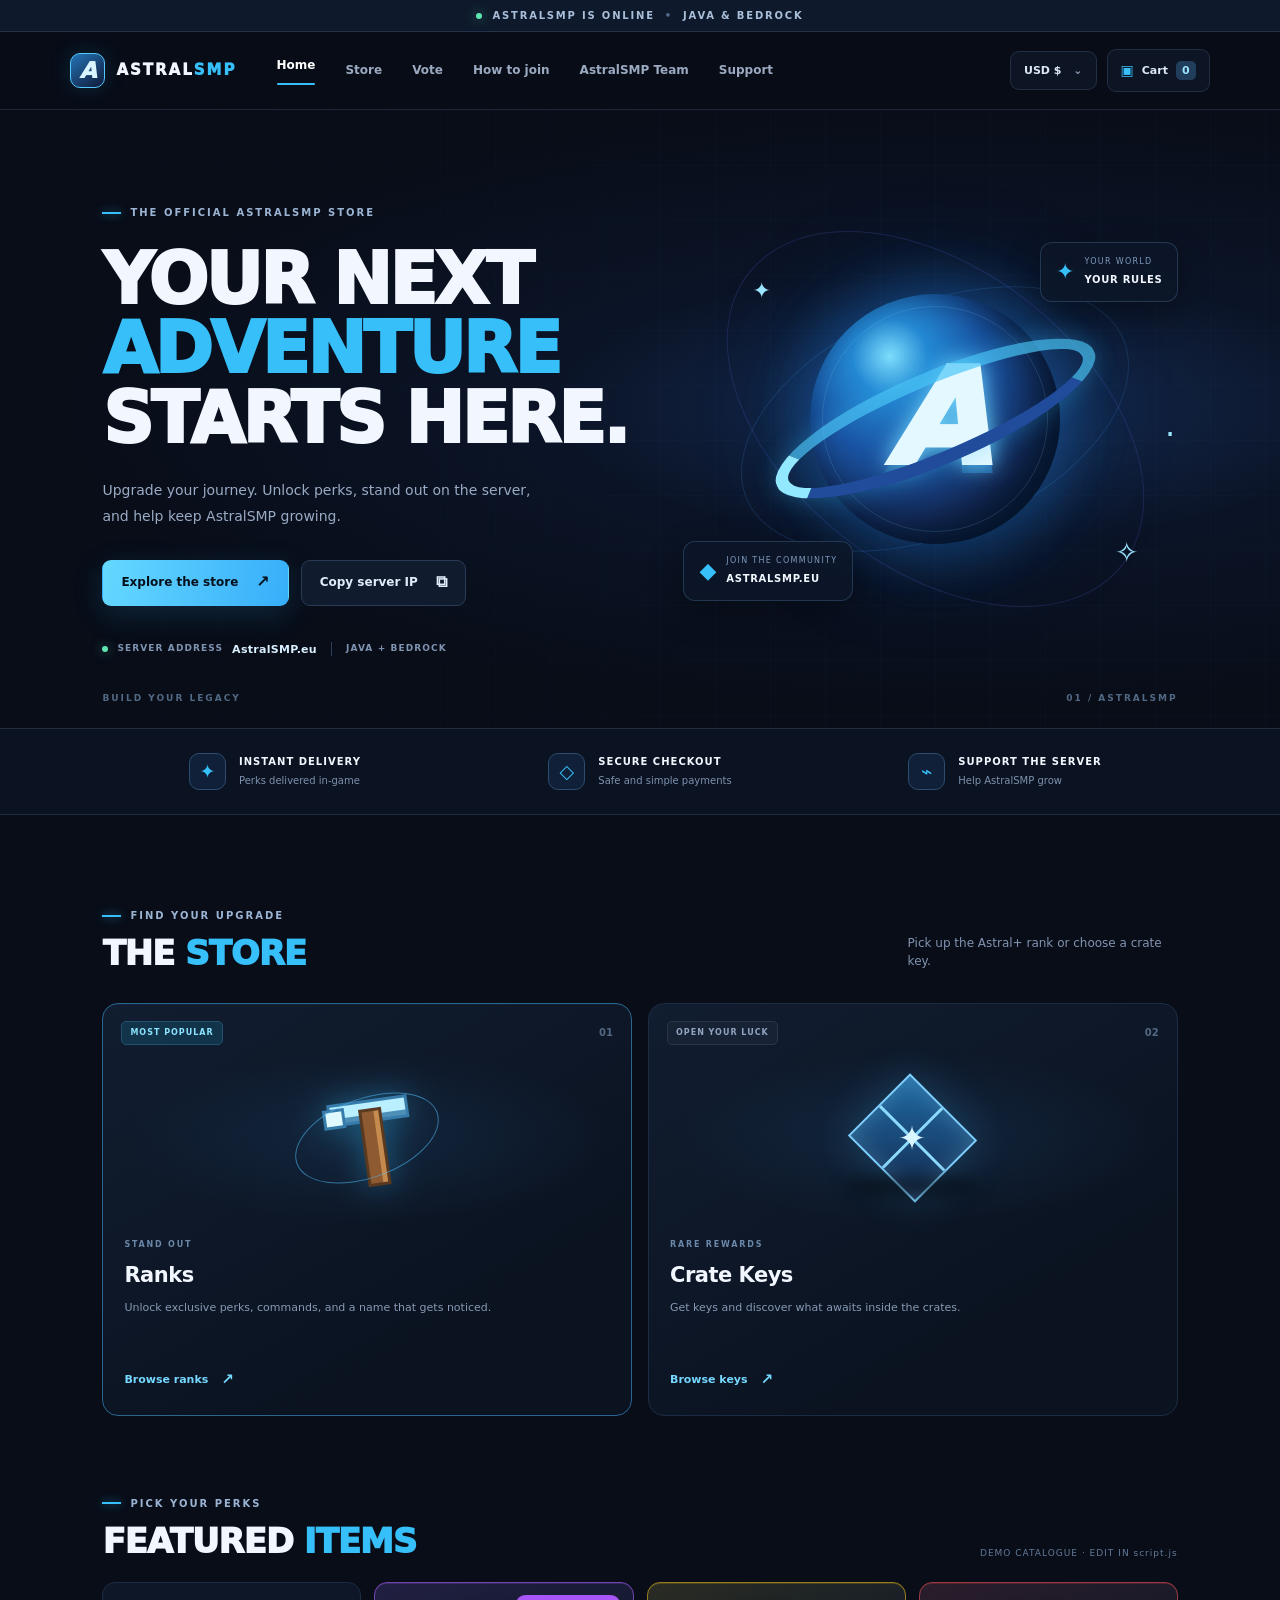
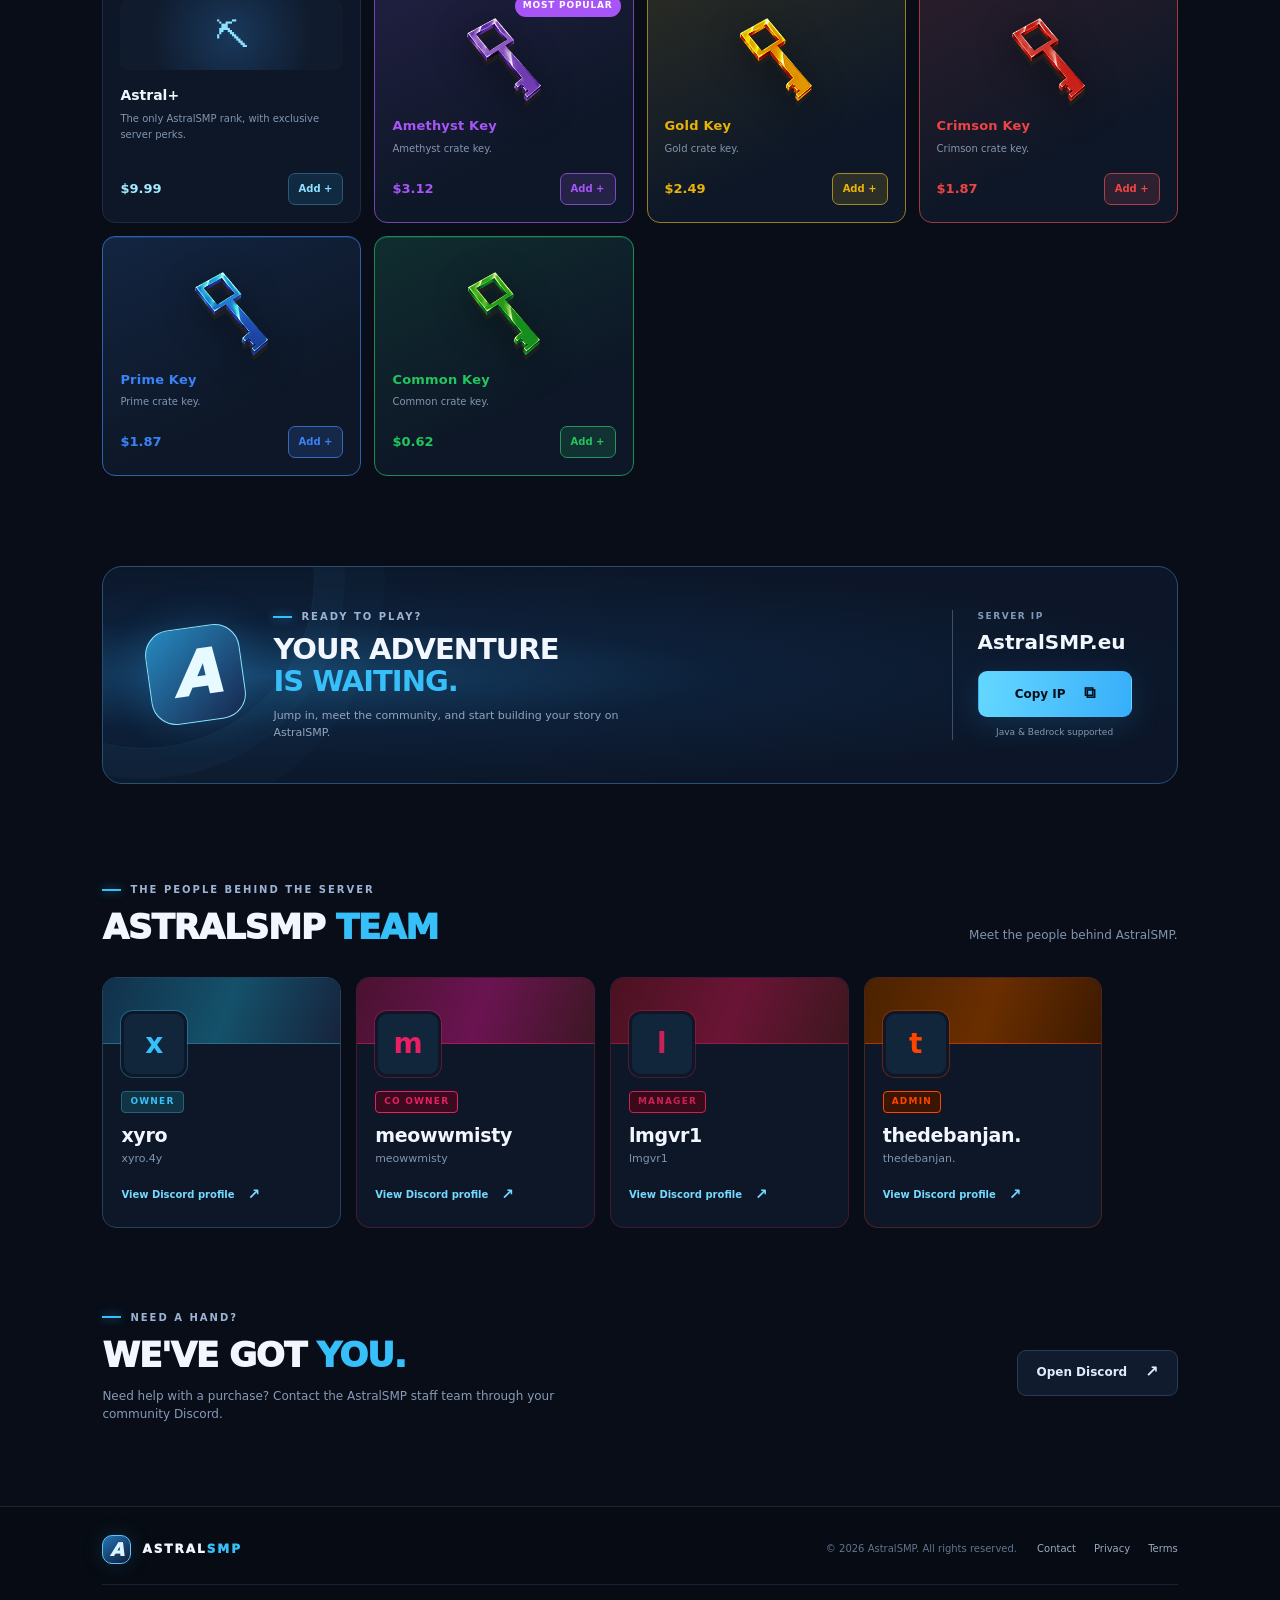
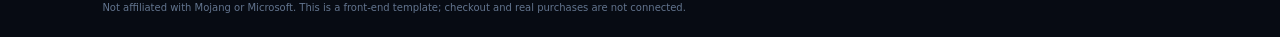
==== commit 9c67025d: "Add files via upload" ====
--- a/index.html
+++ b/index.html
@@ -101,10 +101,25 @@
         <p>Meet the people behind AstralSMP.</p>
       </div>
       <div class="team-grid">
-        <article class="staff-card">
+        <article class="staff-card role-owner">
           <div class="staff-cover"></div>
           <div class="staff-avatar avatar-placeholder" aria-label="xyro Discord avatar placeholder">x</div>
           <div class="staff-info"><span class="staff-role">OWNER</span><h3>xyro</h3><p class="staff-handle">xyro.4y</p><a class="text-link" href="https://discord.com/users/1270662929926066298" target="_blank" rel="noopener">View Discord profile <span>↗</span></a></div>
+        </article>
+        <article class="staff-card role-coowner">
+          <div class="staff-cover"></div>
+          <div class="staff-avatar avatar-placeholder" aria-label="meowwmisty Discord avatar placeholder">m</div>
+          <div class="staff-info"><span class="staff-role">CO OWNER</span><h3>meowwmisty</h3><p class="staff-handle">meowwmisty</p><a class="text-link" href="https://discord.com/users/1205751324331737108" target="_blank" rel="noopener">View Discord profile <span>↗</span></a></div>
+        </article>
+        <article class="staff-card role-manager">
+          <div class="staff-cover"></div>
+          <div class="staff-avatar avatar-placeholder" aria-label="lmgvr1 Discord avatar placeholder">l</div>
+          <div class="staff-info"><span class="staff-role">MANAGER</span><h3>lmgvr1</h3><p class="staff-handle">lmgvr1</p><a class="text-link" href="https://discord.com/users/1057451802607489114" target="_blank" rel="noopener">View Discord profile <span>↗</span></a></div>
+        </article>
+        <article class="staff-card role-admin">
+          <div class="staff-cover"></div>
+          <div class="staff-avatar avatar-placeholder" aria-label="thedebanjan Discord avatar placeholder">t</div>
+          <div class="staff-info"><span class="staff-role">ADMIN</span><h3>thedebanjan.</h3><p class="staff-handle">thedebanjan.</p><a class="text-link" href="https://discord.com/users/1460985958949326993" target="_blank" rel="noopener">View Discord profile <span>↗</span></a></div>
         </article>
       </div>
     </section>
--- a/style.css
+++ b/style.css
@@ -77,3 +77,25 @@
 .top-voters-list .votes{color:var(--muted);font-size:13px}
 .top-voters-note{margin:16px 0 0;font-size:12px;color:#64748b}
 @media(max-width:600px){.vote-rewards{flex-direction:column;align-items:stretch}.reward-card{min-width:0}}
+
+/* Staff role colors */
+.staff-card.role-owner .staff-role{background:#103444;border-color:#24627a;color:#37bff9}
+.staff-card.role-owner .staff-avatar{color:#37bff9;box-shadow:0 0 0 1px #37bff955}
+.staff-card.role-owner .staff-cover{background:linear-gradient(110deg,#12304a,#14516a 52%,#17233d);border-bottom-color:#2b6a83}
+
+.staff-card.role-coowner .staff-role{background:#3b0a1f;border-color:#e91e63;color:#e91e63}
+.staff-card.role-coowner .staff-avatar{color:#e91e63;box-shadow:0 0 0 1px #e91e6355}
+.staff-card.role-coowner .staff-cover{background:linear-gradient(110deg,#4a1230,#6a1451 52%,#3d1723);border-bottom-color:#e91e6388}
+.staff-card.role-coowner{border-color:#e91e6344}
+
+.staff-card.role-manager .staff-role{background:#3b0a18;border-color:#ca2159;color:#ca2159}
+.staff-card.role-manager .staff-avatar{color:#ca2159;box-shadow:0 0 0 1px #ca215955}
+.staff-card.role-manager .staff-cover{background:linear-gradient(110deg,#4a1220,#6a1435 52%,#3d171f);border-bottom-color:#ca215988}
+.staff-card.role-manager{border-color:#ca215944}
+
+.staff-card.role-admin .staff-role{background:#3b1500;border-color:#ff4400;color:#ff4400}
+.staff-card.role-admin .staff-avatar{color:#ff4400;box-shadow:0 0 0 1px #ff440055}
+.staff-card.role-admin .staff-cover{background:linear-gradient(110deg,#4a2200,#6a2e00 52%,#3d1a00);border-bottom-color:#ff440088}
+.staff-card.role-admin{border-color:#ff440044}
+
+.team-grid{grid-template-columns:repeat(auto-fill,minmax(220px,1fr));max-width:1000px}
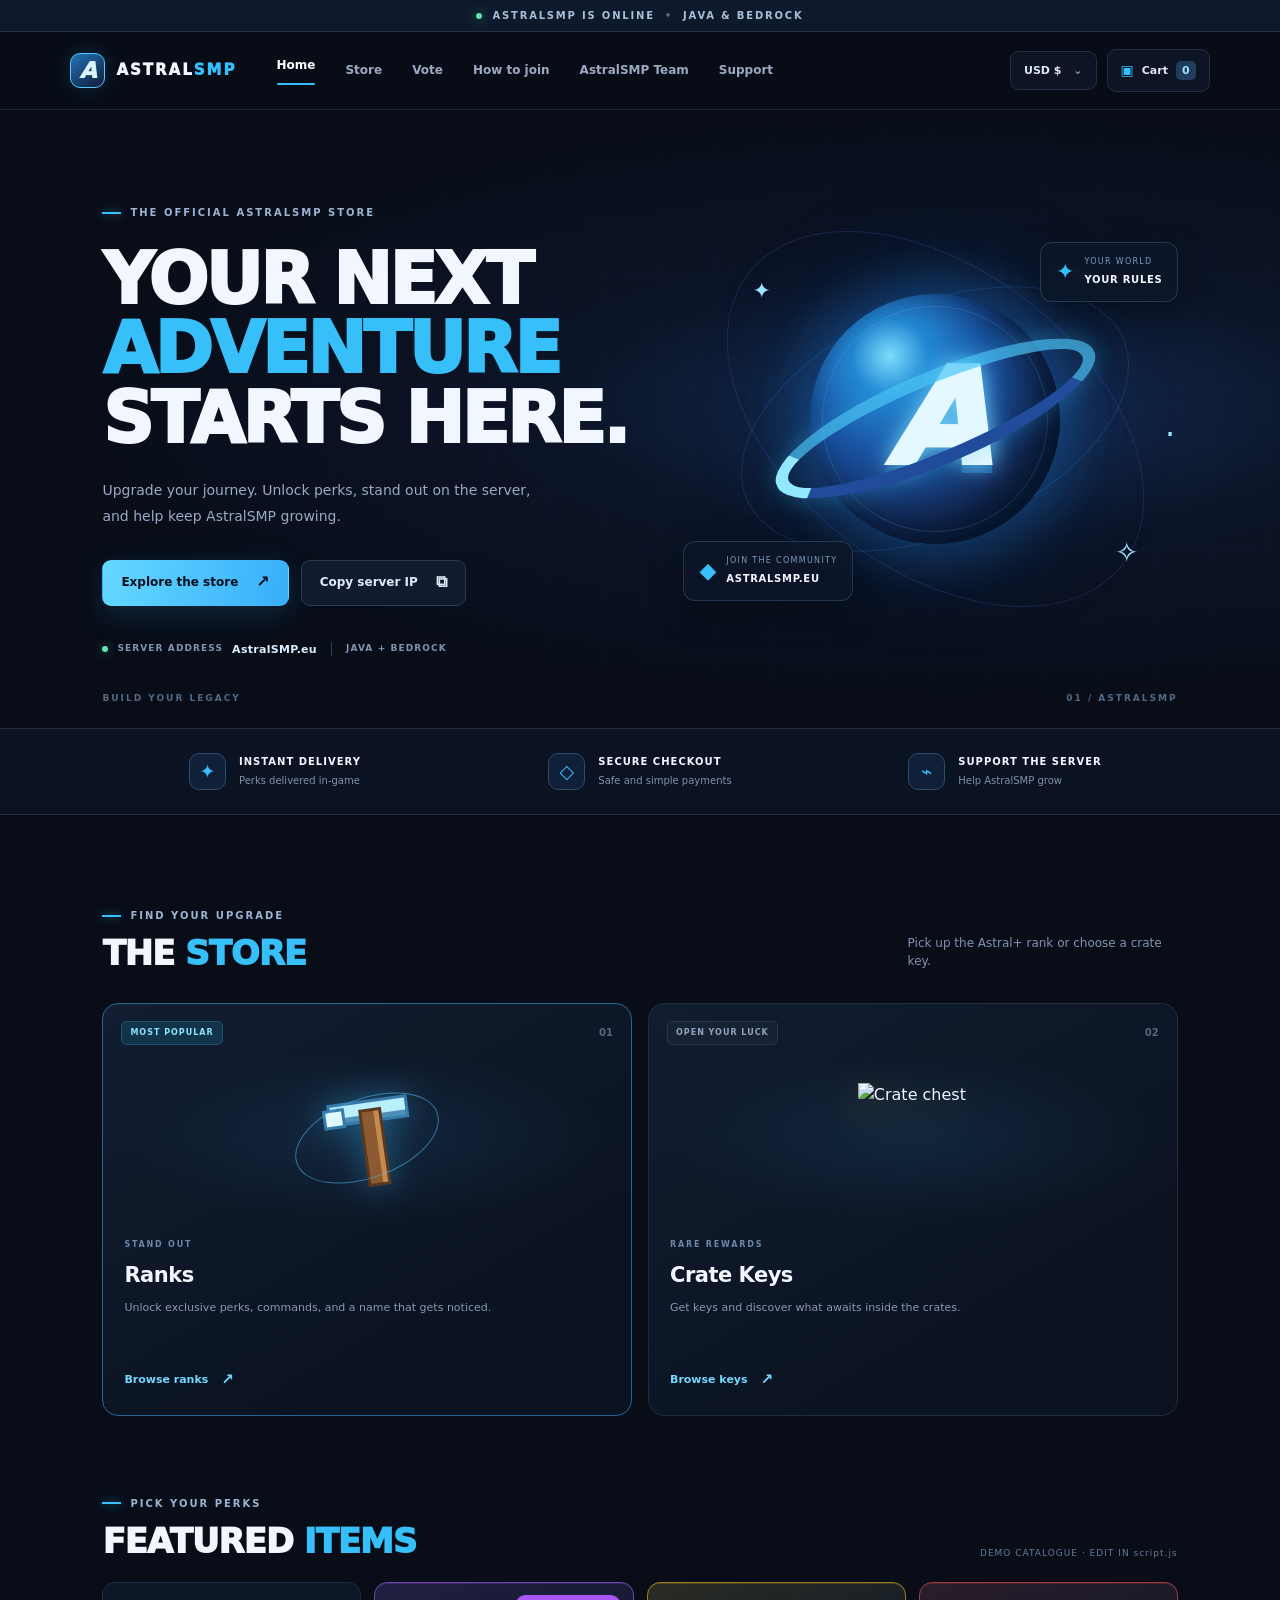
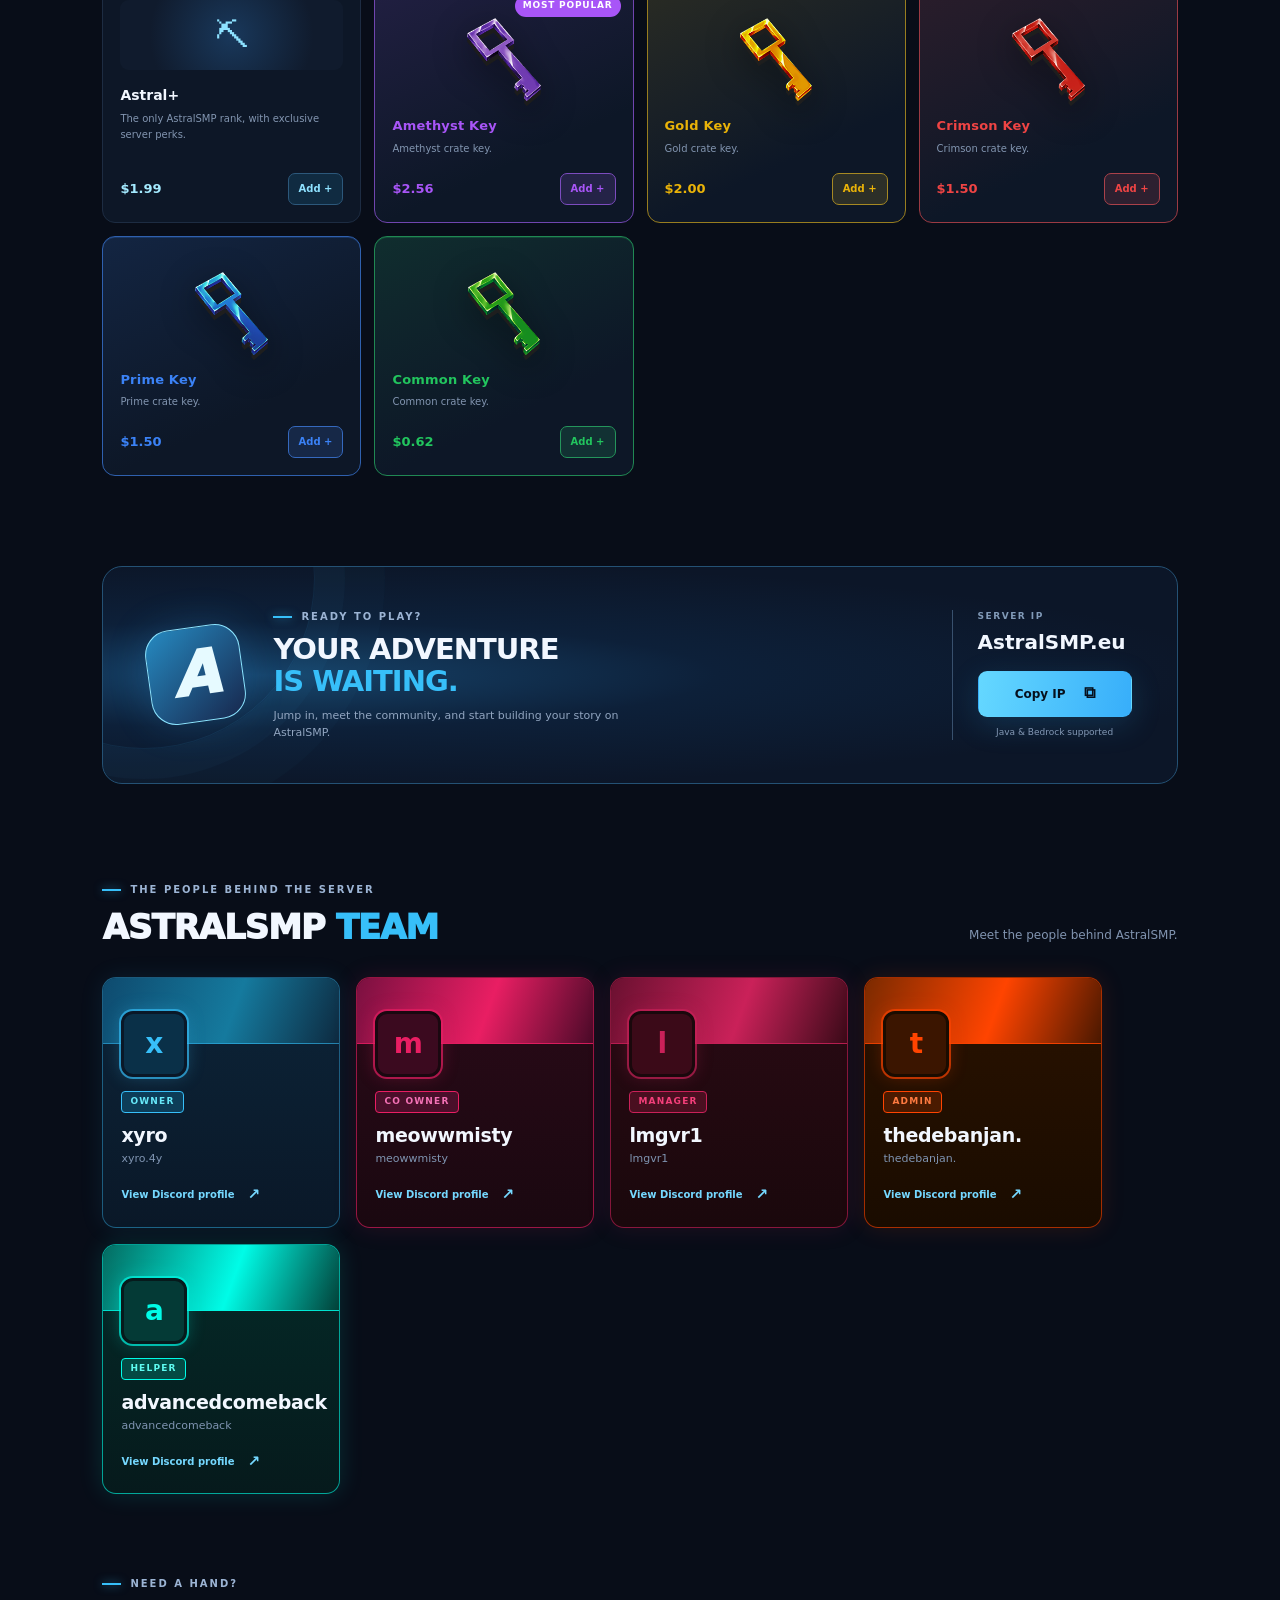
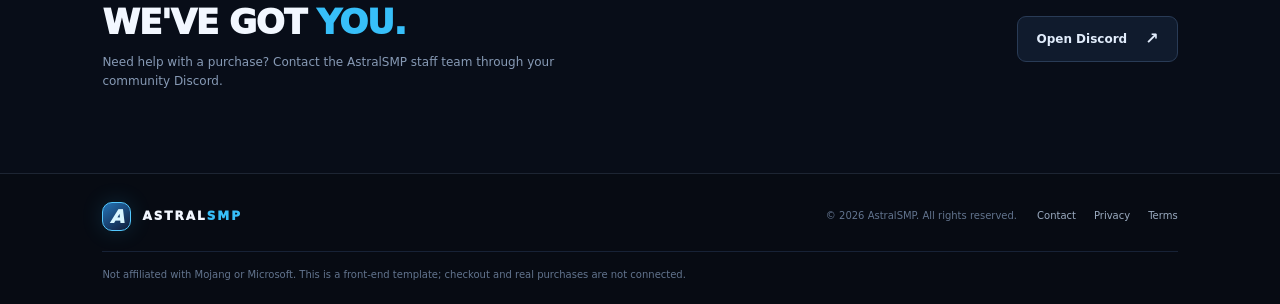
==== commit 5b5c76a9: "Add files via upload" ====
--- a/index.html
+++ b/index.html
@@ -72,7 +72,7 @@
         </article>
         <article class="category-card">
           <div class="card-top"><span class="category-tag muted-tag">OPEN YOUR LUCK</span><span class="card-number">02</span></div>
-          <div class="item-art crate-art"><div class="crate-box"><span>✦</span></div><div class="crate-shadow"></div></div>
+          <div class="item-art crate-art"><img class="crate-chest-img" src="assets/crate-chest.png" alt="Crate chest"></div>
           <div class="card-copy"><span class="card-kicker">RARE REWARDS</span><h3>Crate Keys</h3><p>Get keys and discover what awaits inside the crates.</p><a href="#products" class="text-link" data-category="Crate Keys">Browse keys <span>↗</span></a></div>
         </article>
       </div>
@@ -121,6 +121,11 @@
           <div class="staff-avatar avatar-placeholder" aria-label="thedebanjan Discord avatar placeholder">t</div>
           <div class="staff-info"><span class="staff-role">ADMIN</span><h3>thedebanjan.</h3><p class="staff-handle">thedebanjan.</p><a class="text-link" href="https://discord.com/users/1460985958949326993" target="_blank" rel="noopener">View Discord profile <span>↗</span></a></div>
         </article>
+        <article class="staff-card role-helper">
+          <div class="staff-cover"></div>
+          <div class="staff-avatar avatar-placeholder" aria-label="advancedcomeback Discord avatar placeholder">a</div>
+          <div class="staff-info"><span class="staff-role">HELPER</span><h3>advancedcomeback</h3><p class="staff-handle">advancedcomeback</p><a class="text-link" href="https://discord.com/users/1250180021176238244" target="_blank" rel="noopener">View Discord profile <span>↗</span></a></div>
+        </article>
       </div>
     </section>
 
--- a/style.css
+++ b/style.css
@@ -78,24 +78,121 @@
 .top-voters-note{margin:16px 0 0;font-size:12px;color:#64748b}
 @media(max-width:600px){.vote-rewards{flex-direction:column;align-items:stretch}.reward-card{min-width:0}}
 
-/* Staff role colors */
-.staff-card.role-owner .staff-role{background:#103444;border-color:#24627a;color:#37bff9}
-.staff-card.role-owner .staff-avatar{color:#37bff9;box-shadow:0 0 0 1px #37bff955}
-.staff-card.role-owner .staff-cover{background:linear-gradient(110deg,#12304a,#14516a 52%,#17233d);border-bottom-color:#2b6a83}
 
-.staff-card.role-coowner .staff-role{background:#3b0a1f;border-color:#e91e63;color:#e91e63}
-.staff-card.role-coowner .staff-avatar{color:#e91e63;box-shadow:0 0 0 1px #e91e6355}
-.staff-card.role-coowner .staff-cover{background:linear-gradient(110deg,#4a1230,#6a1451 52%,#3d1723);border-bottom-color:#e91e6388}
-.staff-card.role-coowner{border-color:#e91e6344}
+/* Staff role – full card coloring */
+.team-grid{display:grid;grid-template-columns:repeat(auto-fill,minmax(220px,1fr));gap:16px;max-width:1000px}
 
-.staff-card.role-manager .staff-role{background:#3b0a18;border-color:#ca2159;color:#ca2159}
-.staff-card.role-manager .staff-avatar{color:#ca2159;box-shadow:0 0 0 1px #ca215955}
-.staff-card.role-manager .staff-cover{background:linear-gradient(110deg,#4a1220,#6a1435 52%,#3d171f);border-bottom-color:#ca215988}
-.staff-card.role-manager{border-color:#ca215944}
+.staff-card.role-owner{
+  background:linear-gradient(180deg,#0c2438 0%,#0a1828 100%);
+  border:1px solid #37bff966;
+  box-shadow:0 0 24px #37bff918;
+}
+.staff-card.role-owner .staff-cover{
+  background:linear-gradient(110deg,#0e4a6e,#157a9e 55%,#0d2a40);
+  border-bottom:1px solid #37bff988;
+}
+.staff-card.role-owner .staff-avatar{
+  background:#0a3048;color:#37bff9;border-color:#0a1828;
+  box-shadow:0 0 0 2px #37bff9aa,0 0 18px #37bff944;
+}
+.staff-card.role-owner .staff-role{
+  background:#0d3d58;border:1px solid #37bff9;color:#67e8f9;
+}
 
-.staff-card.role-admin .staff-role{background:#3b1500;border-color:#ff4400;color:#ff4400}
-.staff-card.role-admin .staff-avatar{color:#ff4400;box-shadow:0 0 0 1px #ff440055}
-.staff-card.role-admin .staff-cover{background:linear-gradient(110deg,#4a2200,#6a2e00 52%,#3d1a00);border-bottom-color:#ff440088}
-.staff-card.role-admin{border-color:#ff440044}
+.staff-card.role-coowner{
+  background:linear-gradient(180deg,#2a0a18 0%,#1a0810 100%);
+  border:1px solid #e91e6399;
+  box-shadow:0 0 24px #e91e6322;
+}
+.staff-card.role-coowner .staff-cover{
+  background:linear-gradient(110deg,#7a1040,#e91e63 55%,#4a0a28);
+  border-bottom:1px solid #e91e63cc;
+}
+.staff-card.role-coowner .staff-avatar{
+  background:#3b0a1f;color:#e91e63;border-color:#1a0810;
+  box-shadow:0 0 0 2px #e91e63aa,0 0 18px #e91e6344;
+}
+.staff-card.role-coowner .staff-role{
+  background:#4a0f2a;border:1px solid #e91e63;color:#f472b6;
+}
 
-.team-grid{grid-template-columns:repeat(auto-fill,minmax(220px,1fr));max-width:1000px}
+.staff-card.role-manager{
+  background:linear-gradient(180deg,#2a0a14 0%,#1a080c 100%);
+  border:1px solid #ca215999;
+  box-shadow:0 0 24px #ca215922;
+}
+.staff-card.role-manager .staff-cover{
+  background:linear-gradient(110deg,#6a1030,#ca2159 55%,#3a0a18);
+  border-bottom:1px solid #ca2159cc;
+}
+.staff-card.role-manager .staff-avatar{
+  background:#3b0a18;color:#ca2159;border-color:#1a080c;
+  box-shadow:0 0 0 2px #ca2159aa,0 0 18px #ca215944;
+}
+.staff-card.role-manager .staff-role{
+  background:#4a0f20;border:1px solid #ca2159;color:#f43f7a;
+}
+
+.staff-card.role-admin{
+  background:linear-gradient(180deg,#2a1200 0%,#1a0c00 100%);
+  border:1px solid #ff440099;
+  box-shadow:0 0 24px #ff440022;
+}
+.staff-card.role-admin .staff-cover{
+  background:linear-gradient(110deg,#7a2a00,#ff4400 55%,#4a1800);
+  border-bottom:1px solid #ff4400cc;
+}
+.staff-card.role-admin .staff-avatar{
+  background:#3b1500;color:#ff4400;border-color:#1a0c00;
+  box-shadow:0 0 0 2px #ff4400aa,0 0 18px #ff440044;
+}
+.staff-card.role-admin .staff-role{
+  background:#4a1a00;border:1px solid #ff4400;color:#ff7a40;
+}
+
+/* Shard icons */
+.vote-reward-icon img{
+  width:56px;height:auto;object-fit:contain;
+  filter:drop-shadow(0 4px 12px rgba(168,85,247,.45));
+  margin:0 auto 2px;display:block;
+}
+.reward-shard-img{
+  width:72px;height:auto;object-fit:contain;
+  display:block;margin:0 0 8px;
+  filter:drop-shadow(0 6px 16px rgba(168,85,247,.4));
+}
+.reward-card.reward-shards{position:relative}
+
+/* Crate chest category icon */
+.crate-chest-img{width:110px;height:110px;object-fit:contain;display:block;margin:8px auto;filter:drop-shadow(0 10px 20px rgba(234,179,8,.35))}
+.crate-art{display:flex;align-items:center;justify-content:center;min-height:120px}
+
+/* Helper role */
+.staff-card.role-helper{
+  background:linear-gradient(180deg,#042a28 0%,#061a1c 100%);
+  border:1px solid #00fce799;
+  box-shadow:0 0 24px #00fce722;
+}
+.staff-card.role-helper .staff-cover{
+  background:linear-gradient(110deg,#046a60,#00fce7 55%,#024038);
+  border-bottom:1px solid #00fce7cc;
+}
+.staff-card.role-helper .staff-avatar{
+  background:#043a36;color:#00fce7;border-color:#061a1c;
+  box-shadow:0 0 0 2px #00fce7aa,0 0 18px #00fce744;
+}
+.staff-card.role-helper .staff-role{
+  background:#044a44;border:1px solid #00fce7;color:#5efbf0;
+}
+
+.claim-btn{
+  width:100%;margin-top:8px;padding:8px;border-radius:10px;border:1px solid #7c3aed88;
+  background:#2e1065;color:#e9d5ff;font-weight:800;font-size:12px;cursor:pointer;
+}
+.claim-btn:hover{background:#4c1d95}
+.vote-link-card.claimed{opacity:.85;border-color:#22c55e66}
+.claimed-badge{
+  position:absolute;top:10px;left:10px;background:#16a34a;color:#fff;
+  font-size:9px;font-weight:900;padding:3px 7px;border-radius:999px;
+}
+.vote-btn:disabled{opacity:.5;cursor:default}
